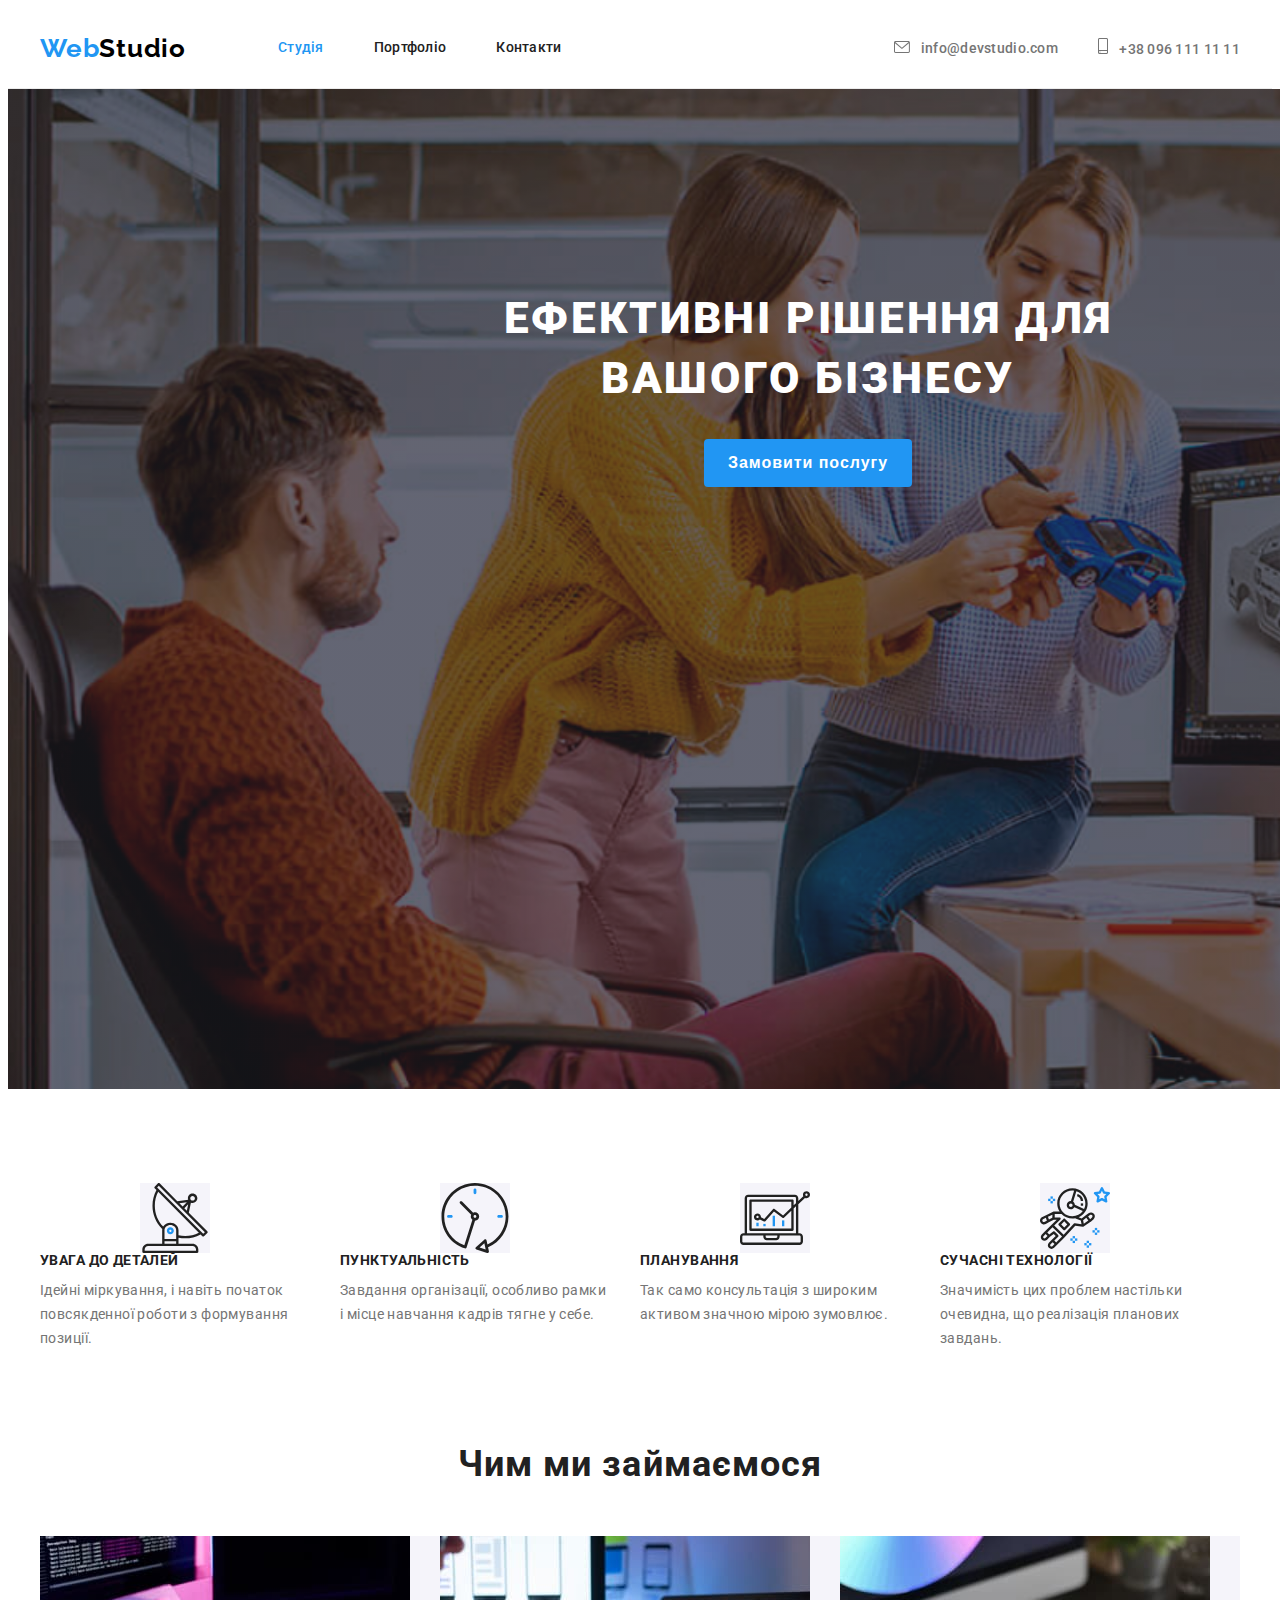
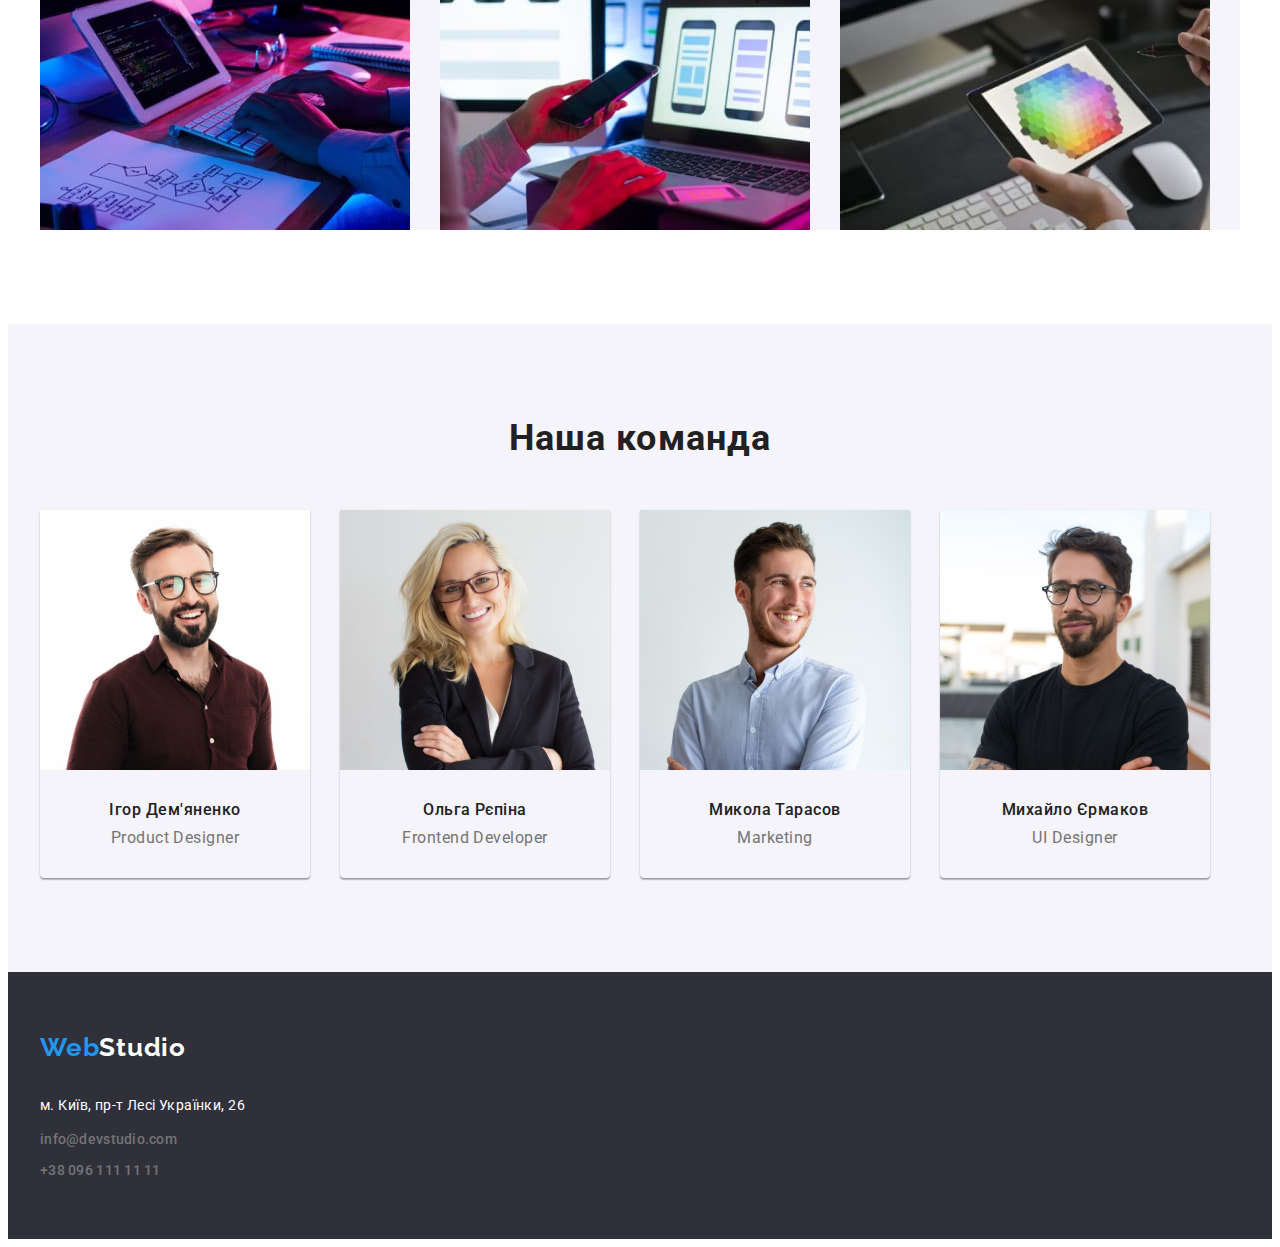
==== index.html @ 1bffcc60 "new code" ====
<!DOCTYPE html>

<html lang="uk">
<head>
    <meta charset="UTF-8">
    <meta http-equiv="X-UA-Compatible" content="IE=edge">
    <meta name="viewport" content="width=device-width, initial-scale=1.0">
    <title>WebStudio</title>
    <link rel="stylesheet" href="https://cdnjs.cloudflare.com/ajax/libs/modern-normalize/1.1.0/modern-normalize.min.css" integrity="sha512-wpPYUAdjBVSE4KJnH1VR1HeZfpl1ub8YT/NKx4PuQ5NmX2tKuGu6U/JRp5y+Y8XG2tV+wKQpNHVUX03MfMFn9Q==" crossorigin="anonymous" referrerpolicy="no-referrer" />
    <link rel="preconnect" href="https://fonts.googleapis.com">
<link rel="preconnect" href="https://fonts.gstatic.com" crossorigin>
<link href="https://fonts.googleapis.com/css2?family=Raleway:wght@700&family=Roboto:wght@400;500;700;900&display=swap" rel="stylesheet">

    <link rel="stylesheet" href="./css/styles.css">
</head>
<body>
    <header class="main-header">
        <div class="container header-container">
        <nav class="navigation">
            <a class="logo"  href="./index.html" lang="en">
                <span>Web</span>Studio
            </a>
<ul class="list nav-list">
    <li class="nav-list-items">
        <a class="studio link" href="./index.html">Студія</a>
    </li>
    <li class="nav-list-items">
        <a class="menu-link link" href="./portfolio.html">Портфоліо</a>
    </li>
    <li class="nav-list-items">
        <a class="menu-link link" href="">Контакти</a>
    </li>
</ul>
</nav>
<ul class="list header-feedback">
   <li class="nav-feedback">
<a class=" link feedback header-mail" href="mailto:info@devstudio.com">
    <svg class="header-images" width="16" height="12">
        <use href="./images/svg/social.svg#icon-envelope">

        </use>
    </svg>
    info@devstudio.com
    </a>
</li>

    <li class="nav-feedback">
<a class="link feedback number" href="tel:+380961111111">
    <svg class="header-images" width="10" height="16">
        <use href="./images/svg/social.svg#icon-smartphone">

        </use>
    </svg>
    +38 096 111 11 11
</a>

</li>

</ul>
     </div>

    </header>
    <main>

    <section class="main-section-color">
        <div class="main-section container">
            <h1 class="main-text">Ефективні рішення для вашого бізнесу</h1>

                <button class="main-button" type="button">Замовити послугу</button>
            </div>
    </section>
    <section class="our-advantages">
        <div class="container">
        <h2 class="invisible">Наші Переваги</h2>
        <ul class="list main-sabtitle">
            <li class="employees-subtitle">
                <svg class="work-images" width="70" height="70">
                    <use href="./images/svg/our-work.svg#icon-antenna-1"></use>
                </svg>
                <h3 class="saptitel">УВАГА ДО ДЕТАЛЕЙ</h3>
                <p class="sabtitel">Ідейні міркування, і навіть початок повсякденної роботи з формування позиції.</p>
            </li>
            <li class="employees-subtitle">
                <svg class="work-images" width="70" height="70">
                    <use href="./images/svg/our-work.svg#icon-clock-1"></use>
                </svg>
                <h3 class="saptitel">ПУНКТУАЛЬНІСТЬ</h3>
                <p class="sabtitel">Завдання організації, особливо рамки і місце навчання кадрів тягне у себе.</p>

            </li>
            <li class="employees-subtitle">
                <svg class="work-images" width="70" height="70">
                    <use href="./images/svg/our-work.svg#icon-diagram-1"></use>
                </svg>
                <h3 class="saptitel">ПЛАНУВАННЯ</h3>
                <p class="sabtitel">Так само консультація з широким активом значною мірою зумовлює.</p>  
            </li>
            <li class="employees-subtitle">
                <svg class="work-images" width="70" height="70">
                    <use href="./images/svg/our-work.svg#icon-astronaut-1"></use>
                </svg>
                <h3 class="saptitel">СУЧАСНІ ТЕХНОЛОГІЇ</h3>
        <p class="sabtitel">Значимість цих проблем настільки очевидна, що реалізація планових завдань.</p>
            </li>
        </ul>
</div>
    </section>
    <section class="our-work">
        <div class="container">
            <h2 class="team">Чим ми займаємося</h2>   
            <ul class="list work-images">
                <li class="images">
                  <img src="images/work/type.jpg" class="pictures" alt="друкує" width="370" height="294">  
                </li>
                <li class="images">
                    <img src="images/work/telefone.jpg" class="pictures" alt="звіряє" width="370" height="294">  
                </li>
                <li class="images">
                    <img src="images/work/ipad.jpg" class="pictures" alt="малює" width="370" height="294">  
                </li>
            </ul>  
        </div> 
    </section>
    <section class="our-team"> 
        <div class="container">
            <h2 class="team">Наша команда</h2>
            <ul class="list employees">
                <li class="employees-card">
                    <img src="images/team/igor.jpg" class="pictures" alt="Ігор Дем'яненко" width="270" height="260">
                    <div class="names-jobs-style">
                    <h3 class="names">Ігор Дем'яненко</h3>
                    <p class="jobs">Product Designer</p>
                </div>

                </li>
                <li class="employees-card">
                    <img src="images/team/repinaolga.jpg" class="pictures" alt="Ольга Рєпіна" width="270" height="260">
                    <div class="names-jobs-style">
                    <h3 class="names">Ольга Рєпіна</h3>
                    <p class="jobs">Frontend Developer</p>
                    </div>

                </li>
                <li class="employees-card">
                    <img src="images/team/mikola.jpg" class="pictures" alt="Микола Тарасов" width="270" height="260">
                    <div class="names-jobs-style">
                    <h3 class="names">Микола Тарасов</h3>
                    <p class="jobs">Marketing</p>
                    </div>

                </li>
                <li class="employees-card">
                    <img src="images/team/michael.jpg" class="pictures" alt="Михайло Єрмаков" width="270" height="260">
                    <div class="names-jobs-style">
                    <h3 class="names">Михайло Єрмаков</h3>
                    <p class="jobs">UI Designer</p>
                    </div>

                </li>
                    
            </ul>
        </div>   
    </section>
         </main>

    <footer>
        <div class="container">
        <a class="footer-logo logo"  href="./index.html" lang="en">
            <span>Web</span>Studio
        </a>
            <address>
            <ul class="list footer-finish">
                <li class="footer-address">
                    <a class="link feedback-adress" href="https://goo.gl/maps/wqpZzDvNSCtZP2SS6" 
                    target="_blank" 
                    rel="noopener noreferrer">м. Київ, пр-т Лесі Українки, 26</a>
                </li>
                <li class="footer-address">
                    <a class="link feedback" href="mailto:info@devstudio.com">info@devstudio.com</a>
                </li>
                <li class="footer-address">
                    <a class="link feedback" href="tel:+380961111111">+38 096 111 11 11</a>
                </li>
            </ul>
        </address>
    </div>
    </footer>
    
</body>
</html>
---- css/styles.css ----
/*=================PRIMARY=================*/

:root{
    --accent-color: #2196F3;
    --primary-text-color: #212121;
    --text-color: #FFFFFF;
    --feedback-color: #757575;
    --background-button-color: #188CE8;
    --background-buttons-color: #F5F4FA;
    --background-color: #2F303A ;
    --logo-color: #000000;
    --portfolio-background-color: #F5F5F5;
    --portfolio-header-color: #ECECEC;
}

/*=================CMON=================*/
.link{
    text-decoration: none;
    font-family: 'Roboto', sans-serif;
font-style: normal;
font-weight: 500;
font-size: 14px;
line-height: 1.14;
letter-spacing: 0.02em;
color: var(--primary-text-color);
letter-spacing: 0.02em;
}
.link:hover,
.link:focus{

    color: var(--accent-color);
}
.container{
    width: 1200px;
    margin-left: auto;
    margin-right: auto;
    padding-left: 15px;
    padding-right: 15px;
}

.list{
    list-style: none;
    padding-left: 0px;
    margin-bottom: 0px;
}
body {
    color: var(--primary-text-color);
    font-family: 'Roboto', sans-serif;
}
.link-potfolio,
.link-potfolio:focus,
.link-potfolio:active,
.link-potfolio:hover{
    text-decoration: none;
    color: var(--primary-text-color);
}
.feedback-adress{
    color: var(--text-color);
    font-style: normal;
    font-weight: 400;
    font-size: 14px;
    line-height: 24px;
    letter-spacing: 0.03em;
}
/*=================/CMON=================*/



/*=================HEADER=================*/
.number{
    padding-top: 32px;
    padding-bottom: 32px;
}
.header-mail{
    padding-top: 32px;
    padding-bottom: 32px;
}

.studio{
    color: var(--accent-color);
    display: block;
    padding-bottom: 32px;
padding-top: 32px;
}
.logo{
    margin-right: 92px;
    text-decoration: none;
    font-family: 'Raleway',sans-serif;

font-style: normal;
font-weight: 700;
font-size: 26px;
line-height: 1.19;
color: var(--logo-color);
letter-spacing: 0.03em;
}
span{
    color: var(--accent-color);
}
.feedback{
    color: var(--feedback-color);
}
.header-container{
    display: flex;
    align-items: center;
}
.navigation{
    display: flex;
    align-items: center;
}
.nav-list{
  display: flex;
  align-items: center; 
  margin-top: 0; 
}
.header-feedback{
    display: flex;
    align-items: center;
    margin-left: auto;
    margin-top: 0;
}
.nav-list-items:not(:last-child){
    margin-right: 50px;
}
.nav-feedback:not(:last-child){
    margin-right: 40px;
}
.header-images{
    fill:currentColor;
    margin-right: 8px;
    
}
/*=================/HEADER=================*/


/*=================TEXT=================*/
.employees{
    display: flex;
    flex-wrap: wrap;
    margin-top: -30px;
    margin-left: -30px;
}
.employees-card{
    box-shadow: 0px 1px 3px rgba(0, 0, 0, 0.12),
     0px 1px 1px rgba(0, 0, 0, 0.14),
     0px 2px 1px rgba(0, 0, 0, 0.2);
     border-radius: 0px 0px 4px 4px;
     margin-top: 30px;
     margin-left: 30px;
}
.main-section{
    justify-content:center;
    
}
.main-section-color{
    width: 1600px;
    height: 600px;
    margin-left: auto;
    margin-right: auto;
    background-image: linear-gradient(
        rgba(47, 48, 58, 0.4),
    rgba(47, 48, 58, 0.4)
    ), 
    url("../images/background/Img.png");
    background-size: cover;
    background-color: var(--background-color);
    padding-top: 200px;
    padding-bottom: 200px;
}
.main-text{
    text-align: center;
    max-width: 696px;
font-style: normal;
font-weight: 900;
font-size: 44px;
line-height: 1.36;
text-align: center;
letter-spacing: 0.06em;
text-transform: uppercase;
color: var(--text-color);
margin-bottom: 30px;
margin-top: 0;
margin-left: auto;
margin-right: auto;
}
.invisible{
    position: absolute;
    white-space: nowrap;
    width: 1px;
    height: 1px;
    overflow: hidden;
    border: 0;
    padding: 0;
    clip: rect(0 0 0 0);
    clip-path: inset(50%);
    margin: -1px;
}
.main-button{
    padding: 10px 24px;
    min-width: 200px;
    margin: 0 auto;
  display: block;
    
font-style: normal;
font-weight: 700;
font-size: 16px;
line-height: 1.8;
align-items: center;
text-align: center;
letter-spacing: 0.06em;
border-radius: 4px;
border: none;
    color: var(--text-color);
    background: var(--accent-color);
   
}
.main-button:hover,
.main-button:focus{
    background-color: var(--background-button-color);
}
.main-button:active{
    background-color: var(--accent-color)
}
.saptitel{
    

font-style: normal;
font-weight: 700;
font-size: 14px;
line-height: 1.14;
letter-spacing: 0.03em;
text-transform: uppercase;
color: var(--primary-text-color);
max-width: 270px;
margin-top: 0;
margin-bottom: 10px;
}
.sabtitel{
    
font-style: normal;
font-weight: 400;
font-size: 14px;
line-height: 1.7;
letter-spacing: 0.03em;
color: var(--feedback-color);
max-width: 270px;
margin-top: 0;
margin-bottom: 0;
}
.main-sabtitle{
    display: flex;
    margin-top: 0;
}
.employees-subtitle:not(:last-child){
    margin-right: 30px;
}
.our-team{
    padding-top: 94px;
    padding-bottom: 94px;
    background-color: var(--background-buttons-color);
}
.team{
    

font-style: normal;
font-weight: 700;
font-size: 36px;
line-height: 1.16;
text-align: center;
letter-spacing: 0.03em;
margin-top: 0;
margin-bottom: 50px;
}
.names{
font-style: normal;
font-weight: 500;
font-size: 16px;
line-height: 19px;
text-align: center;
letter-spacing: 0.03em;
margin-top: 0;
margin-bottom: 10px;
}
.names-jobs-style{
    padding-top: 30px;
    padding-bottom: 30px;
}
.jobs{
    
color: var(--feedback-color);
font-style: normal;
font-weight: 400;
font-size: 16px;
line-height: 1.18;
text-align: center;
letter-spacing: 0.03em;
margin-top: 0;
margin-bottom: 0;
}
.footer-logo{
    color: var(--text-color);
    margin-bottom: 28px;
}
footer{
    background-color: var(--background-color);
    padding-top: 60px;
    padding-bottom: 60px;
}
.work-images{
    display: flex;
    padding-left: 0;
    margin-top: 0;
}
.footer-address:not(:last-child){
    margin-bottom: 12px;
}
.footer-finish{
    margin-top: 0;
    margin-bottom: 0px;
}
.images{
    display: block;
}
.images:not(:last-child){
    margin-right: 30px;
}
.our-advantages{
    padding-bottom: 94px;
    padding-top: 94px;
}
.our-work{
    padding-bottom: 94px;
}
.pictures{
    display: block;
}
address{
margin-top: 30px;
}
.work-images{
    background-color: var(--background-buttons-color);
    margin-left: auto;
    margin-right: auto;
}
/*=================/TEXT=================*/


/*=================PORTFOLIO================*/

.portfolio{
    color: var(--accent-color);
}

.main-header{
    border-style: solid;
    border-width: 1px;
    border-top: none;
    border-left: none;
    border-right: none;
    margin-bottom: 0;
    border-color: var(--portfolio-header-color);
}
.menu-link{
    
font-style: normal;
font-weight: 500;
font-size: 14px;
line-height: 1.14;
letter-spacing: 0.02em;
color: var(--primary-text-color);
letter-spacing: 0.02em;
display: block;
padding-bottom: 32px;
padding-top: 32px;
}
.buttons-indent:not(:last-child){
    margin-right: 8px;
}
.button{
    padding: 6px 22px;
    margin-top: 5px;
    font-family: 'Roboto';
    font-style: normal;
    font-weight: 500;
    font-size: 16px;
    line-height: 1.6;
    text-align: center;
    letter-spacing: 0.03em;
    border: none;
background: var(--background-buttons-color);
border-radius: 4px;
}
.button:hover,
.button:focus{
    box-shadow: 0px 3px 1px rgba(0, 0, 0, 0.1), 
    0px 1px 2px rgba(0, 0, 0, 0.08), 
    0px 2px 2px rgba(0, 0, 0, 0.12);
    color: var(--text-color);
    background: var(--accent-color);
}
.portfolio-indent{
    margin-top: 0;
    margin-bottom: 50px;
    display: flex;
    justify-content: center;
}
.border-color{
    border-width: 1px;

  border-style: solid;

  border-color: var(--background-buttons-color);
  border-top: none;
  padding-left: 24px;
  padding-right: 24px;
  padding-top: 20px;
  padding-bottom: 20px;

}     
.portfolio-headers{
    

font-style: normal;
font-weight: 700;
font-size: 18px;
line-height: 2;
letter-spacing: 0.06em;
margin-bottom: 4px;
margin-top: 0;
}
.headers-veiw{
    

font-style: normal;
font-weight: 400;
font-size: 16px;
line-height: 1.8;
letter-spacing: 0.03em;
color: var(--feedback-color);
margin-bottom: 0;
margin-top: 0;
}.employees-card-portfolio{
    margin-top: 30px;
    margin-left: 30px;
} 
.portfolio-background{
    padding-top: 94px;
    padding-bottom: 94px;
}
/*=================/PORTFOLIO================*/
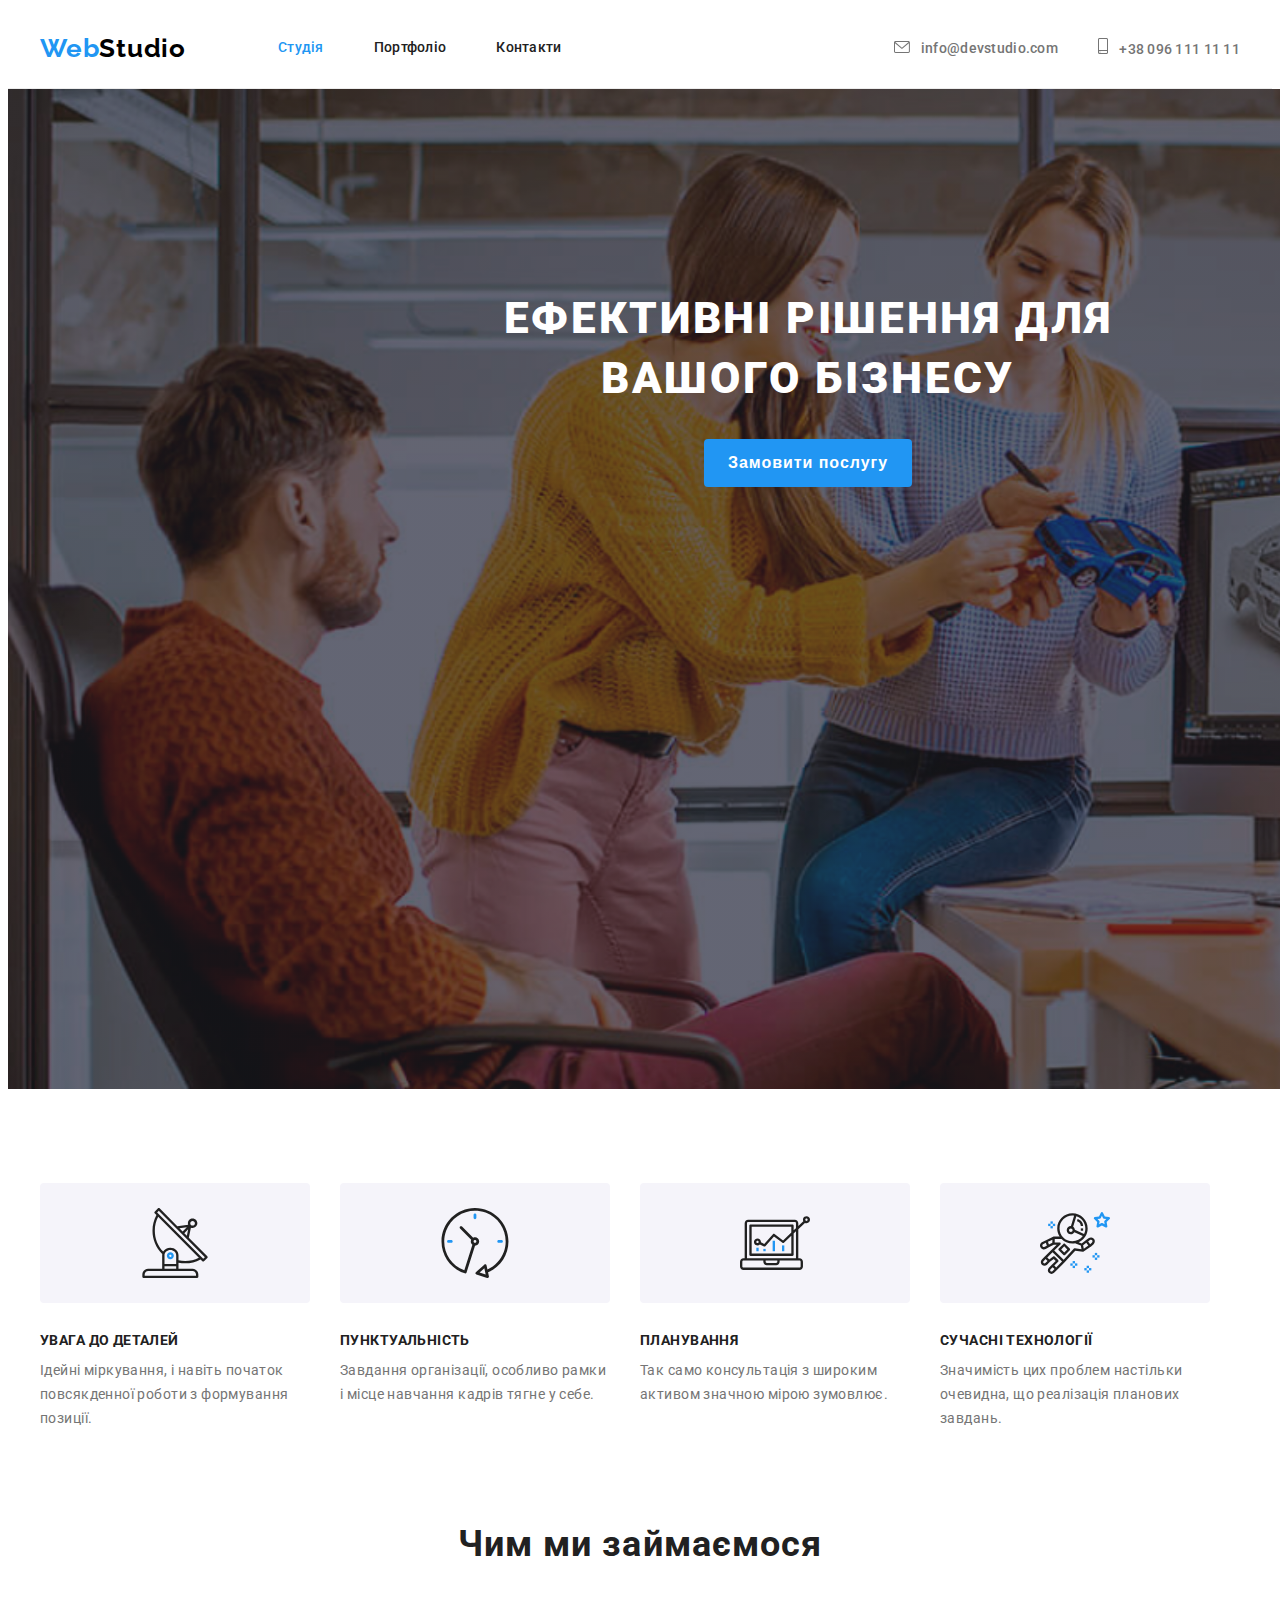
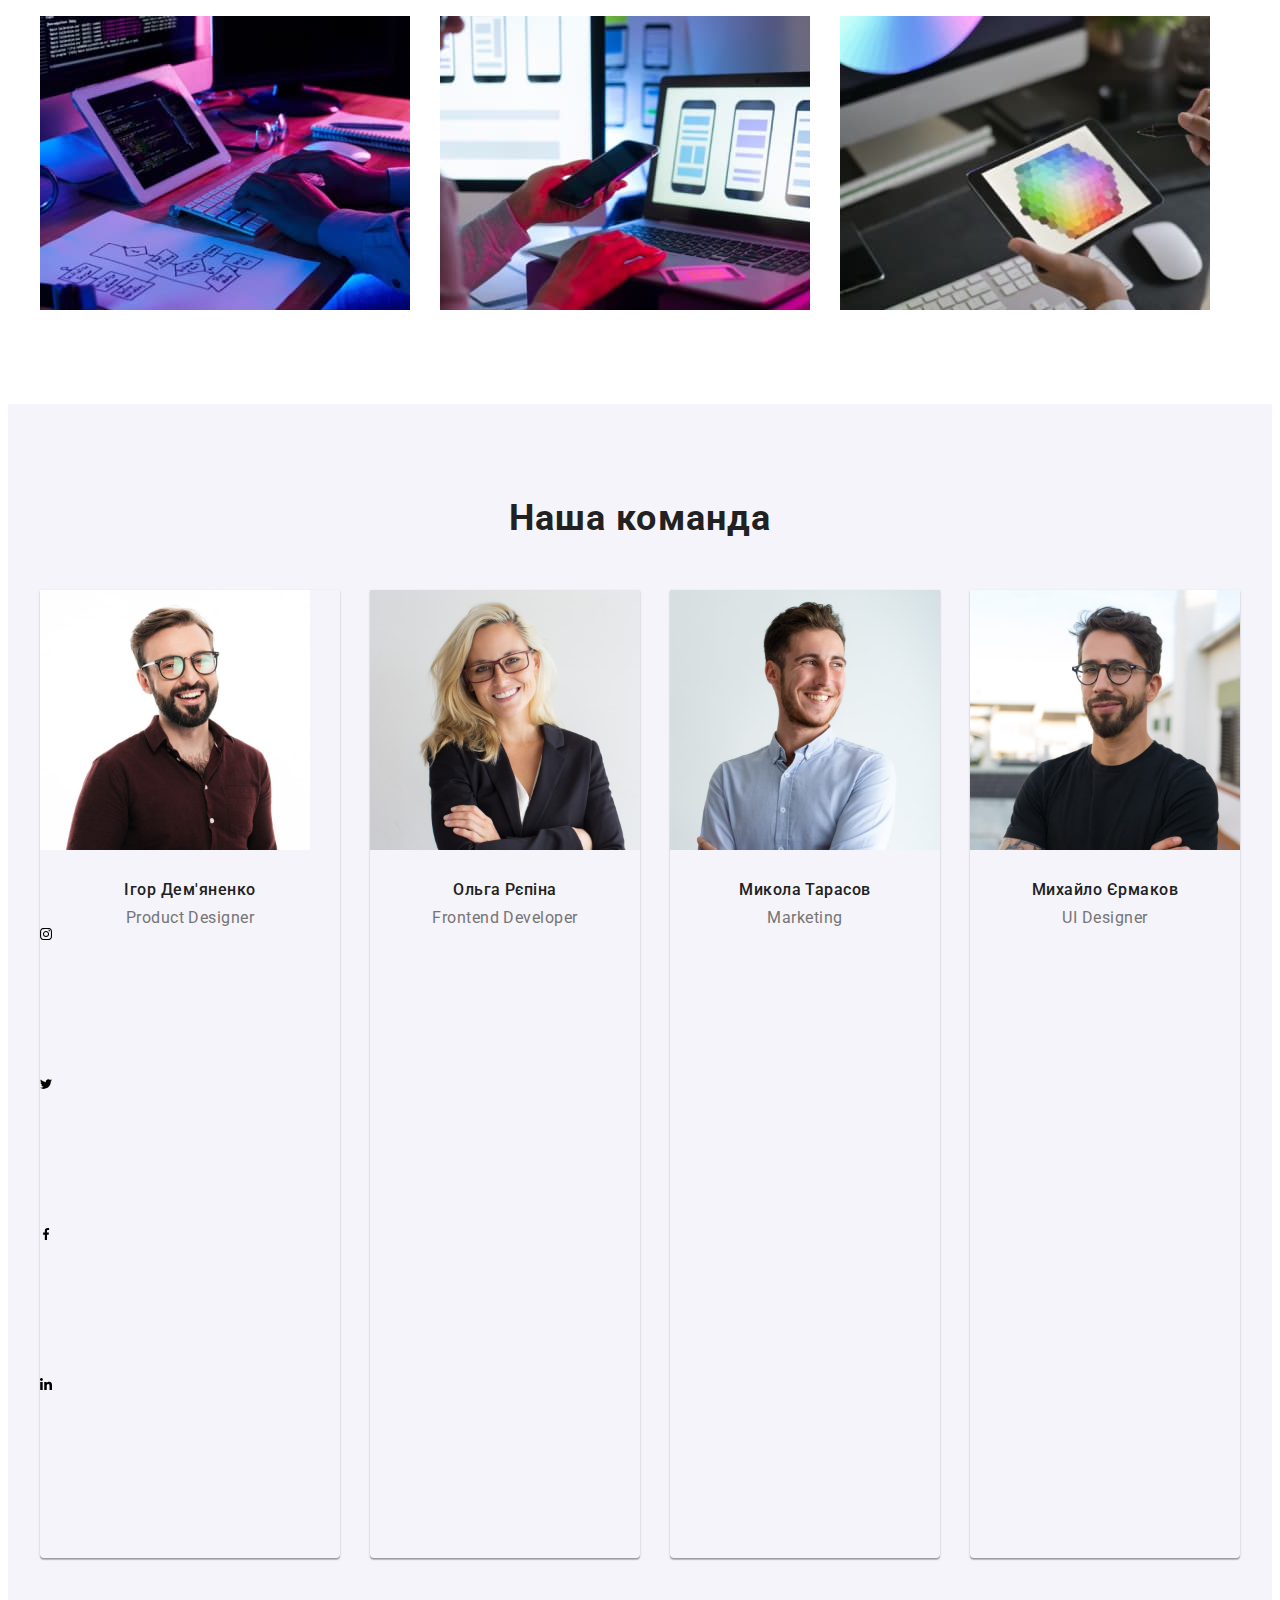
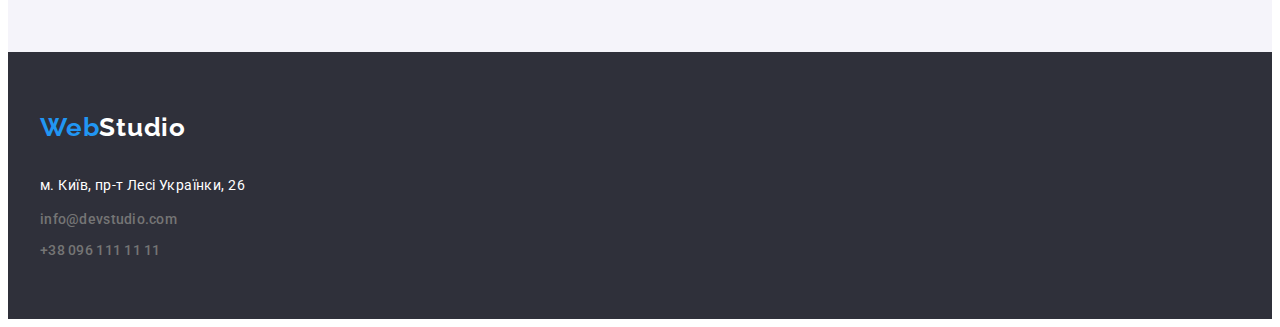
==== commit 2ec35a8d: "new code" ====
--- a/index.html
+++ b/index.html
@@ -74,31 +74,39 @@
         <h2 class="invisible">Наші Переваги</h2>
         <ul class="list main-sabtitle">
             <li class="employees-subtitle">
+                <div class="background-color">
                 <svg class="work-images" width="70" height="70">
                     <use href="./images/svg/our-work.svg#icon-antenna-1"></use>
                 </svg>
+            </div>
                 <h3 class="saptitel">УВАГА ДО ДЕТАЛЕЙ</h3>
                 <p class="sabtitel">Ідейні міркування, і навіть початок повсякденної роботи з формування позиції.</p>
             </li>
             <li class="employees-subtitle">
+                <div class="background-color">
                 <svg class="work-images" width="70" height="70">
                     <use href="./images/svg/our-work.svg#icon-clock-1"></use>
                 </svg>
+            </div>
                 <h3 class="saptitel">ПУНКТУАЛЬНІСТЬ</h3>
                 <p class="sabtitel">Завдання організації, особливо рамки і місце навчання кадрів тягне у себе.</p>
 
             </li>
             <li class="employees-subtitle">
+                <div class="background-color">
                 <svg class="work-images" width="70" height="70">
                     <use href="./images/svg/our-work.svg#icon-diagram-1"></use>
                 </svg>
+            </div>
                 <h3 class="saptitel">ПЛАНУВАННЯ</h3>
                 <p class="sabtitel">Так само консультація з широким активом значною мірою зумовлює.</p>  
             </li>
             <li class="employees-subtitle">
+                <div class="background-color">
                 <svg class="work-images" width="70" height="70">
                     <use href="./images/svg/our-work.svg#icon-astronaut-1"></use>
                 </svg>
+            </div>
                 <h3 class="saptitel">СУЧАСНІ ТЕХНОЛОГІЇ</h3>
         <p class="sabtitel">Значимість цих проблем настільки очевидна, що реалізація планових завдань.</p>
             </li>
@@ -130,6 +138,26 @@
                     <div class="names-jobs-style">
                     <h3 class="names">Ігор Дем'яненко</h3>
                     <p class="jobs">Product Designer</p>
+                    <a href="" class="workers-link">
+                        <svg class="workers">
+                            <use href="./images/svg/social.svg#icon-instagram-2" width="12" height="12"></use>
+                        </svg>
+                    </a>
+                    <a href="" class="workers-link">
+                        <svg class="workers">
+                            <use href="./images/svg/social.svg#icon-twitter-1" width="12" height="12"></use>
+                        </svg>
+                    </a>
+                    <a href="" class="workers-link">
+                        <svg class="workers">
+                            <use href="./images/svg/social.svg#icon-facebook-1" width="12" height="12"></use>
+                        </svg>
+                    </a>
+                    <a href="" class="workers-link">
+                        <svg class="workers">
+                            <use href="./images/svg/social.svg#icon-linkedin-1" width="12" height="12"></use>
+                        </svg>
+                    </a>
                 </div>
 
                 </li>
@@ -138,6 +166,7 @@
                     <div class="names-jobs-style">
                     <h3 class="names">Ольга Рєпіна</h3>
                     <p class="jobs">Frontend Developer</p>
+                    
                     </div>
 
                 </li>
@@ -146,6 +175,7 @@
                     <div class="names-jobs-style">
                     <h3 class="names">Микола Тарасов</h3>
                     <p class="jobs">Marketing</p>
+                    
                     </div>
 
                 </li>
--- a/css/styles.css
+++ b/css/styles.css
@@ -338,9 +338,22 @@
 margin-top: 30px;
 }
 .work-images{
+  
+
+}
+.background-color{
+    display: flex;
     background-color: var(--background-buttons-color);
-    margin-left: auto;
-    margin-right: auto;
+    width: 270px;
+    height: 120px;
+    border-radius: 4px;
+  align-items: center;
+  justify-content: center;
+  margin-bottom: 30px;  
+}
+.workers{
+    display: flex;
+    justify-content: space-between;
 }
 /*=================/TEXT=================*/
 
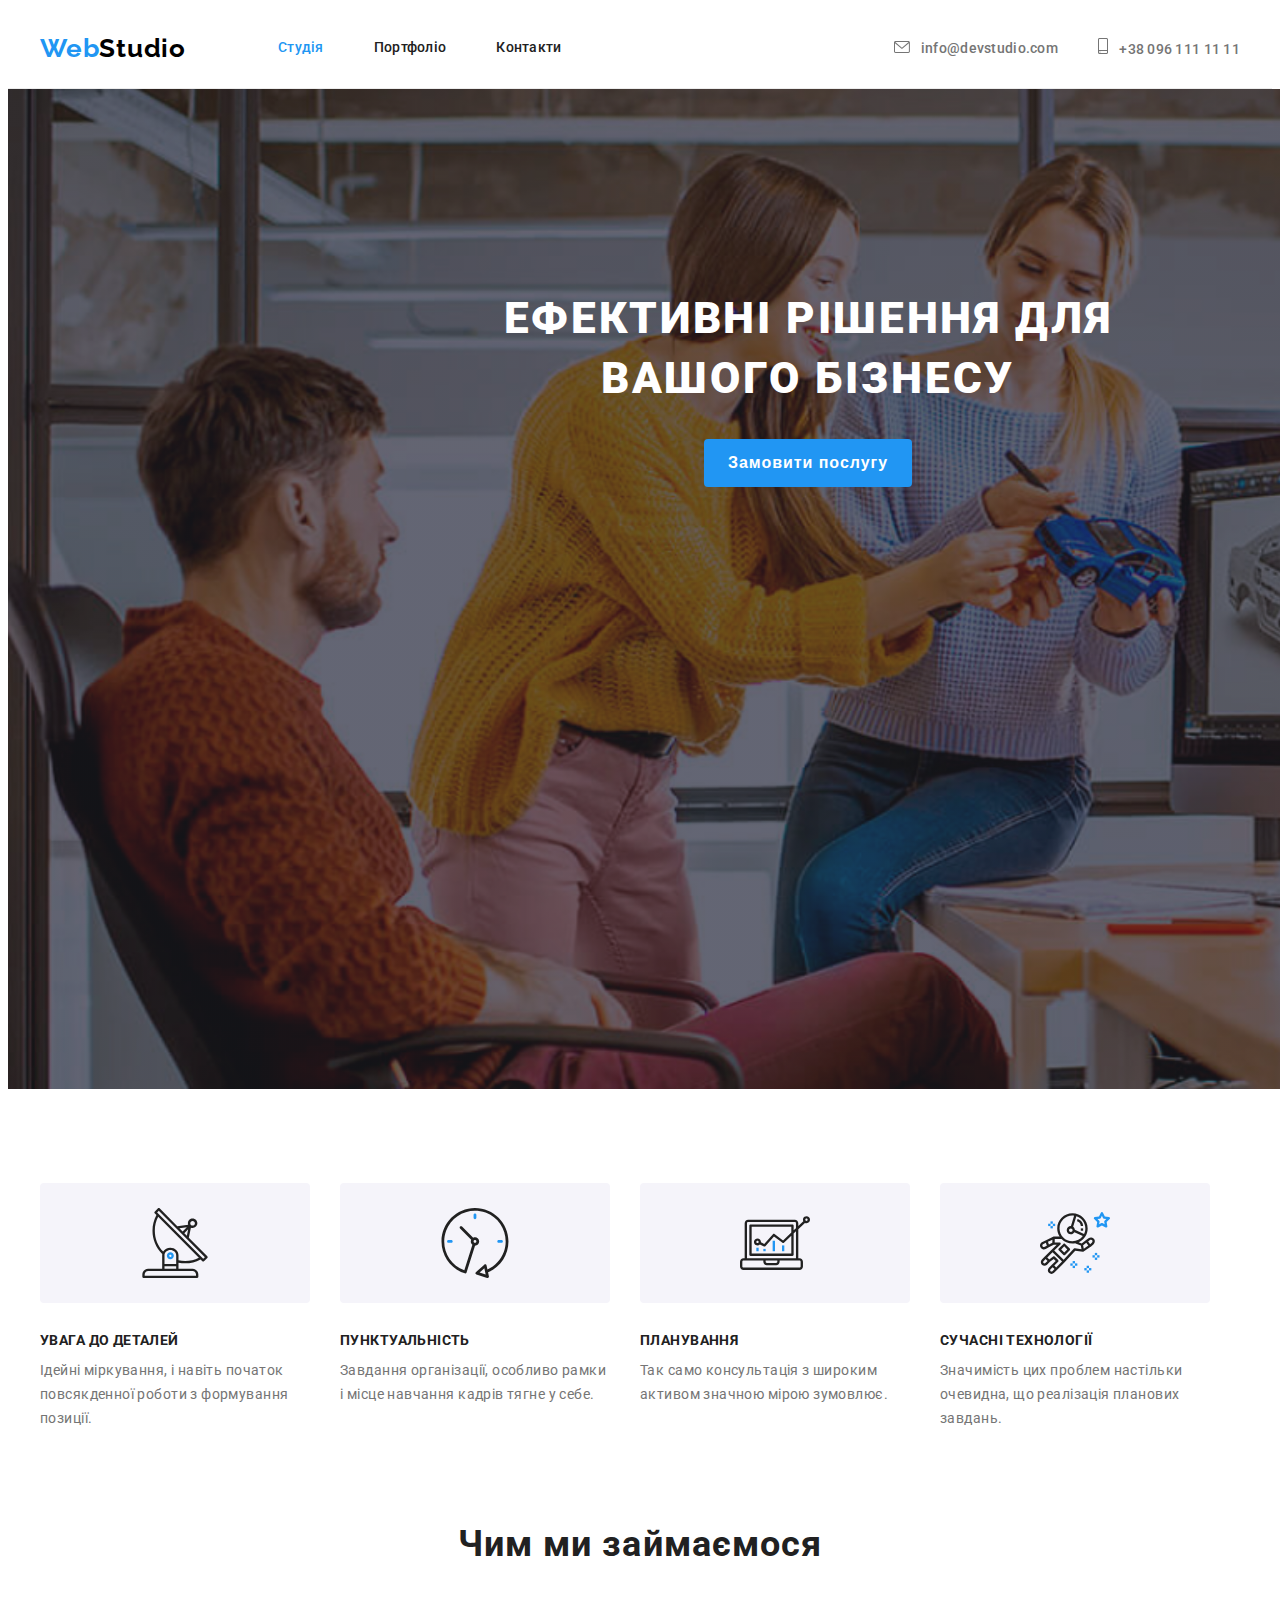
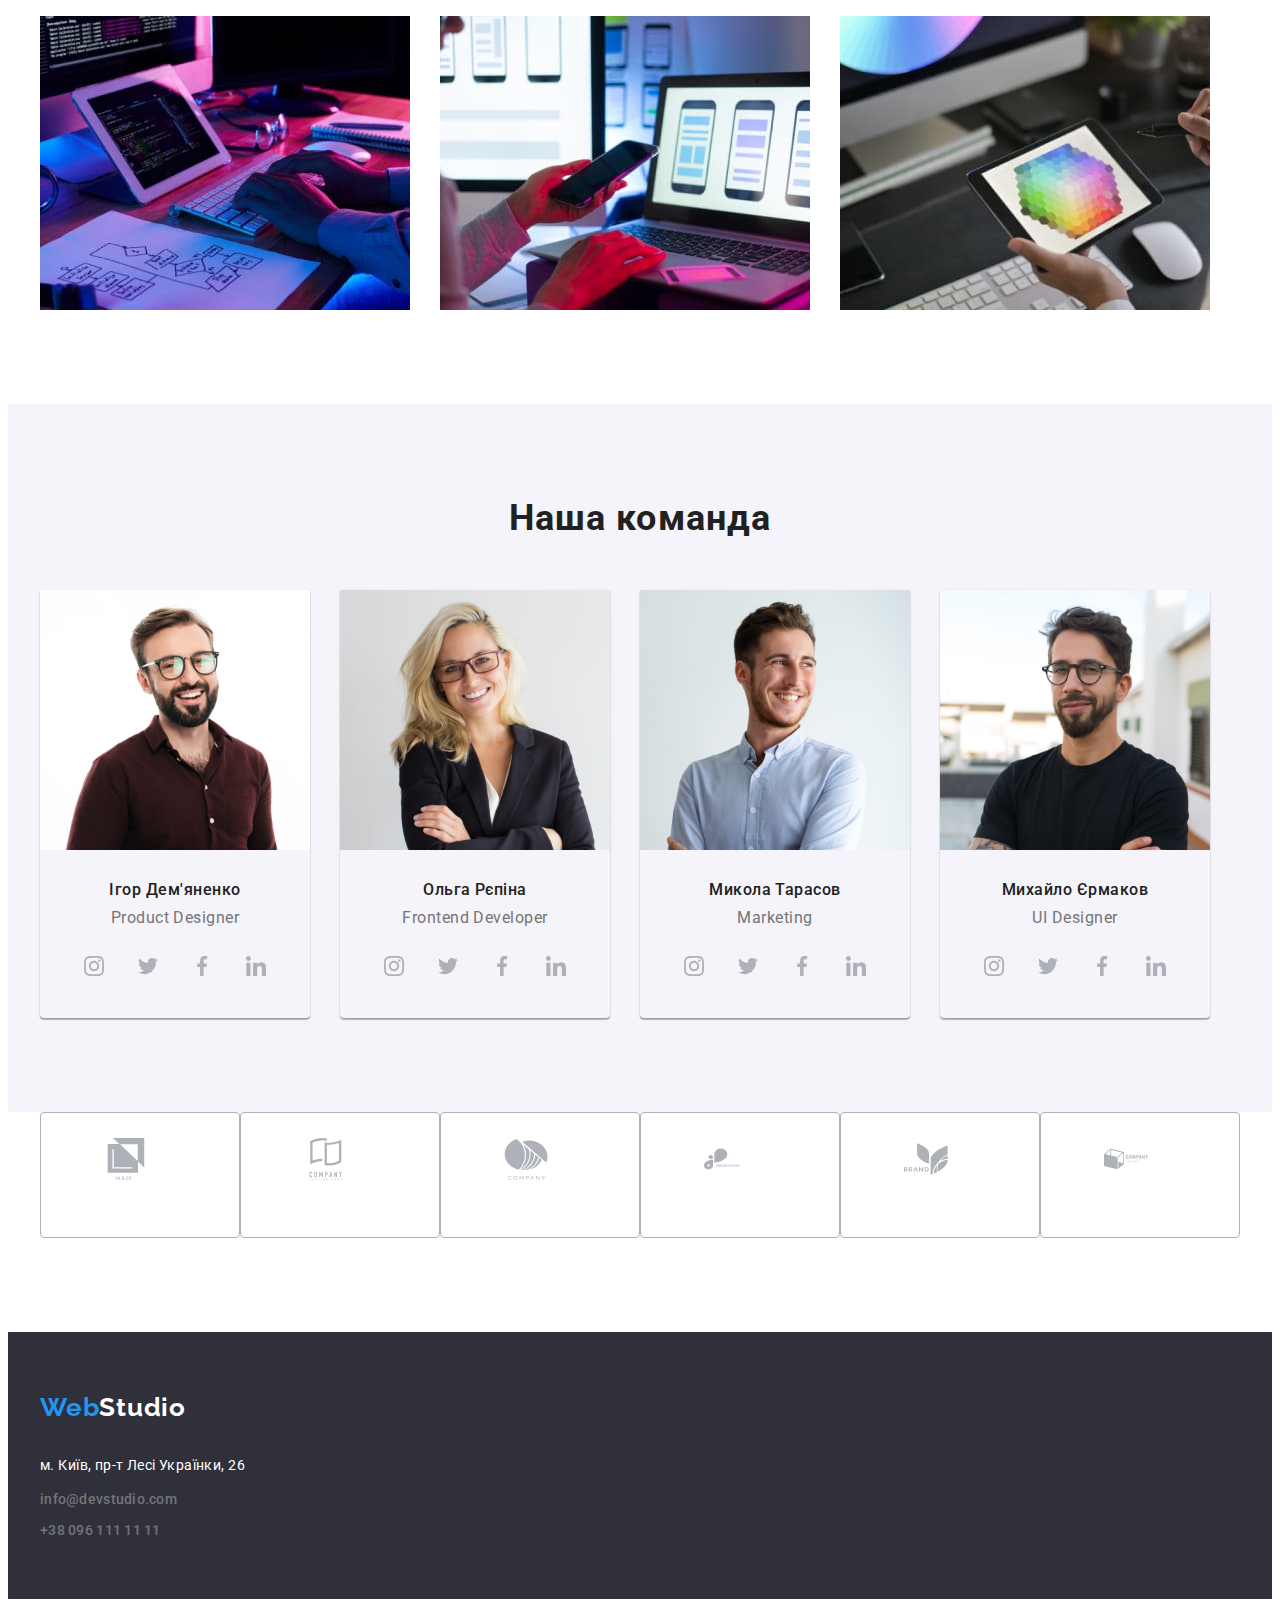
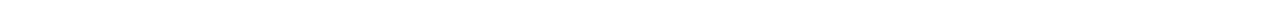
==== commit a6effecb: "new code" ====
--- a/index.html
+++ b/index.html
@@ -138,26 +138,36 @@
                     <div class="names-jobs-style">
                     <h3 class="names">Ігор Дем'яненко</h3>
                     <p class="jobs">Product Designer</p>
-                    <a href="" class="workers-link">
-                        <svg class="workers">
-                            <use href="./images/svg/social.svg#icon-instagram-2" width="12" height="12"></use>
-                        </svg>
-                    </a>
-                    <a href="" class="workers-link">
-                        <svg class="workers">
-                            <use href="./images/svg/social.svg#icon-twitter-1" width="12" height="12"></use>
-                        </svg>
-                    </a>
-                    <a href="" class="workers-link">
-                        <svg class="workers">
-                            <use href="./images/svg/social.svg#icon-facebook-1" width="12" height="12"></use>
-                        </svg>
-                    </a>
-                    <a href="" class="workers-link">
-                        <svg class="workers">
-                            <use href="./images/svg/social.svg#icon-linkedin-1" width="12" height="12"></use>
-                        </svg>
-                    </a>
+                    <ul class="list workers-social">
+                     <li class="workers-link-items">
+                    <a href="" class="workers-link">
+                        <svg class="workers">
+                            <use href="./images/svg/social.svg#icon-instagram-2" width="20" height="20"></use>
+                        </svg>
+                    </a>
+                    </li>
+                    <li class="workers-link-items">
+                    <a href="" class="workers-link">
+                        <svg class="workers">
+                            <use href="./images/svg/social.svg#icon-twitter-1" width="20" height="20"></use>
+                        </svg>
+                    </a>
+                    </li>
+                    <li class="workers-link-items">
+                    <a href="" class="workers-link">
+                        <svg class="workers">
+                            <use href="./images/svg/social.svg#icon-facebook-1" width="20" height="20"></use>
+                        </svg>
+                    </a>
+                    </li>
+                    <li class="workers-link-items">
+                    <a href="" class="workers-link">
+                        <svg class="workers">
+                            <use href="./images/svg/social.svg#icon-linkedin-1" width="20" height="20"></use>
+                        </svg>
+                    </a>
+                    </li>
+                    </ul>   
                 </div>
 
                 </li>
@@ -166,6 +176,36 @@
                     <div class="names-jobs-style">
                     <h3 class="names">Ольга Рєпіна</h3>
                     <p class="jobs">Frontend Developer</p>
+                    <ul class="list workers-social">
+                        <li class="workers-link-items">
+                       <a href="" class="workers-link">
+                           <svg class="workers">
+                               <use href="./images/svg/social.svg#icon-instagram-2" width="20" height="20"></use>
+                           </svg>
+                       </a>
+                       </li>
+                       <li class="workers-link-items">
+                       <a href="" class="workers-link">
+                           <svg class="workers">
+                               <use href="./images/svg/social.svg#icon-twitter-1" width="20" height="20"></use>
+                           </svg>
+                       </a>
+                       </li>
+                       <li class="workers-link-items">
+                       <a href="" class="workers-link">
+                           <svg class="workers">
+                               <use href="./images/svg/social.svg#icon-facebook-1" width="20" height="20"></use>
+                           </svg>
+                       </a>
+                       </li>
+                       <li class="workers-link-items">
+                       <a href="" class="workers-link">
+                           <svg class="workers">
+                               <use href="./images/svg/social.svg#icon-linkedin-1" width="20" height="20"></use>
+                           </svg>
+                       </a>
+                       </li>
+                       </ul>   
                     
                     </div>
 
@@ -175,6 +215,36 @@
                     <div class="names-jobs-style">
                     <h3 class="names">Микола Тарасов</h3>
                     <p class="jobs">Marketing</p>
+                    <ul class="list workers-social">
+                     <li class="workers-link-items">
+                    <a href="" class="workers-link">
+                        <svg class="workers">
+                            <use href="./images/svg/social.svg#icon-instagram-2" width="20" height="20"></use>
+                        </svg>
+                    </a>
+                    </li>
+                    <li class="workers-link-items">
+                    <a href="" class="workers-link">
+                        <svg class="workers">
+                            <use href="./images/svg/social.svg#icon-twitter-1" width="20" height="20"></use>
+                        </svg>
+                    </a>
+                    </li>
+                    <li class="workers-link-items">
+                    <a href="" class="workers-link">
+                        <svg class="workers">
+                            <use href="./images/svg/social.svg#icon-facebook-1" width="20" height="20"></use>
+                        </svg>
+                    </a>
+                    </li>
+                    <li class="workers-link-items">
+                    <a href="" class="workers-link">
+                        <svg class="workers">
+                            <use href="./images/svg/social.svg#icon-linkedin-1" width="20" height="20"></use>
+                        </svg>
+                    </a>
+                    </li>
+                    </ul>   
                     
                     </div>
 
@@ -184,12 +254,87 @@
                     <div class="names-jobs-style">
                     <h3 class="names">Михайло Єрмаков</h3>
                     <p class="jobs">UI Designer</p>
+                    <ul class="list workers-social">
+                     <li class="workers-link-items">
+                    <a href="" class="workers-link">
+                        <svg class="workers">
+                            <use href="./images/svg/social.svg#icon-instagram-2" width="20" height="20"></use>
+                        </svg>
+                    </a>
+                    </li>
+                    <li class="workers-link-items">
+                    <a href="" class="workers-link">
+                        <svg class="workers">
+                            <use href="./images/svg/social.svg#icon-twitter-1" width="20" height="20"></use>
+                        </svg>
+                    </a>
+                    </li>
+                    <li class="workers-link-items">
+                    <a href="" class="workers-link">
+                        <svg class="workers">
+                            <use href="./images/svg/social.svg#icon-facebook-1" width="20" height="20"></use>
+                        </svg>
+                    </a>
+                    </li>
+                    <li class="workers-link-items">
+                    <a href="" class="workers-link">
+                        <svg class="workers">
+                            <use href="./images/svg/social.svg#icon-linkedin-1" width="20" height="20"></use>
+                        </svg>
+                    </a>
+                    </li>
+                    </ul>   
                     </div>
 
                 </li>
                     
             </ul>
         </div>   
+    </section>
+    <section class="company container">
+        <a href="" class="company-link">
+<div class="company-style">
+        <svg class="company-icon">
+            <use href="./images/svg/company.svg#ya-co" width="44" height="42"></use>
+        </svg>
+</div>
+</a>
+<a href="" class="company-link">
+<div class="company-style">
+        <svg class="company-icon">
+            <use href="./images/svg/company.svg#tag-line-here" width="44" height="42"></use>
+        </svg>
+    
+</div>
+</a>
+<a href="" class="company-link">
+<div class="company-style">
+        <svg class="company-icon">
+            <use href="./images/svg/company.svg#company-ball" width="44" height="42"></use>
+        </svg>
+</div>
+</a>
+<a href="" class="company-link">
+<div class="company-style">
+        <svg class="company-icon">
+            <use href="./images/svg/company.svg#foster-peters" width="44" height="42"></use>
+        </svg>
+</div>
+</a>
+<a href="" class="company-link">
+<div class="company-style">
+        <svg class="company-icon">
+            <use href="./images/svg/company.svg#brand" width="44" height="42"></use>
+        </svg>
+</div>
+</a>
+<a href="" class="company-link">
+<div class="company-style">
+        <svg class="company-icon">
+            <use href="./images/svg/company.svg#company-cube" width="44" height="42"></use>
+        </svg>
+</div>
+</a>
     </section>
          </main>
 
--- a/css/styles.css
+++ b/css/styles.css
@@ -11,6 +11,7 @@
     --logo-color: #000000;
     --portfolio-background-color: #F5F5F5;
     --portfolio-header-color: #ECECEC;
+    --social-color:  #AFB1B8;
 }
 
 /*=================CMON=================*/
@@ -284,6 +285,8 @@
 .names-jobs-style{
     padding-top: 30px;
     padding-bottom: 30px;
+    padding-left: 32px;
+    padding-right: 32px;
 }
 .jobs{
     
@@ -295,7 +298,7 @@
 text-align: center;
 letter-spacing: 0.03em;
 margin-top: 0;
-margin-bottom: 0;
+margin-bottom: 16px;
 }
 .footer-logo{
     color: var(--text-color);
@@ -337,10 +340,7 @@
 address{
 margin-top: 30px;
 }
-.work-images{
-  
-
-}
+
 .background-color{
     display: flex;
     background-color: var(--background-buttons-color);
@@ -351,10 +351,74 @@
   justify-content: center;
   margin-bottom: 30px;  
 }
+
+.workers-link:focus .workers,
+.workers-link:hover .workers{
+    fill: var(--text-color);
+}
+
+
+.workers-link:focus,
+.workers-link:hover{
+    background-color: var(--accent-color);
+}
+.workers-link{
+    display: flex;
+    align-items: center;
+    justify-content: center;
+    width: 44px;
+    height: 44px;
+    border-radius: 50%;
+}
 .workers{
+    width: 20px;
+    height: 20px;
+    fill: var(--social-color);
+}
+.workers-social{
     display: flex;
     justify-content: space-between;
 }
+.workers-link-items:not(:last-child){
+margin-right: 10px;
+}
+.company{
+    display: flex;
+    justify-content: space-around;
+    margin-bottom: 94px;
+    padding-left: 0;
+    padding-right: 0;
+}
+.company-style{
+    width: 106px;
+    height: 60px;
+    display: flex;
+    align-items: center;
+    justify-content: center;
+}
+.company-icon{
+    width: 44px;
+    height: 42px;
+}
+.company-link:hover,
+.company-link:focus{
+    fill: var(--accent-color);
+    border-color: var(--accent-color);
+}
+.company-link{
+    width: 170px;
+    height: 92px;
+    padding-left: 32px;
+    padding-right: 32px;
+    padding-top: 16px;
+    padding-bottom: 16px;
+    fill: var(--social-color);
+    border-radius: 4px ;
+    border-style: solid;
+    border-width: 1px;
+    border-color: var(--social-color);
+}
+
 /*=================/TEXT=================*/
 
 
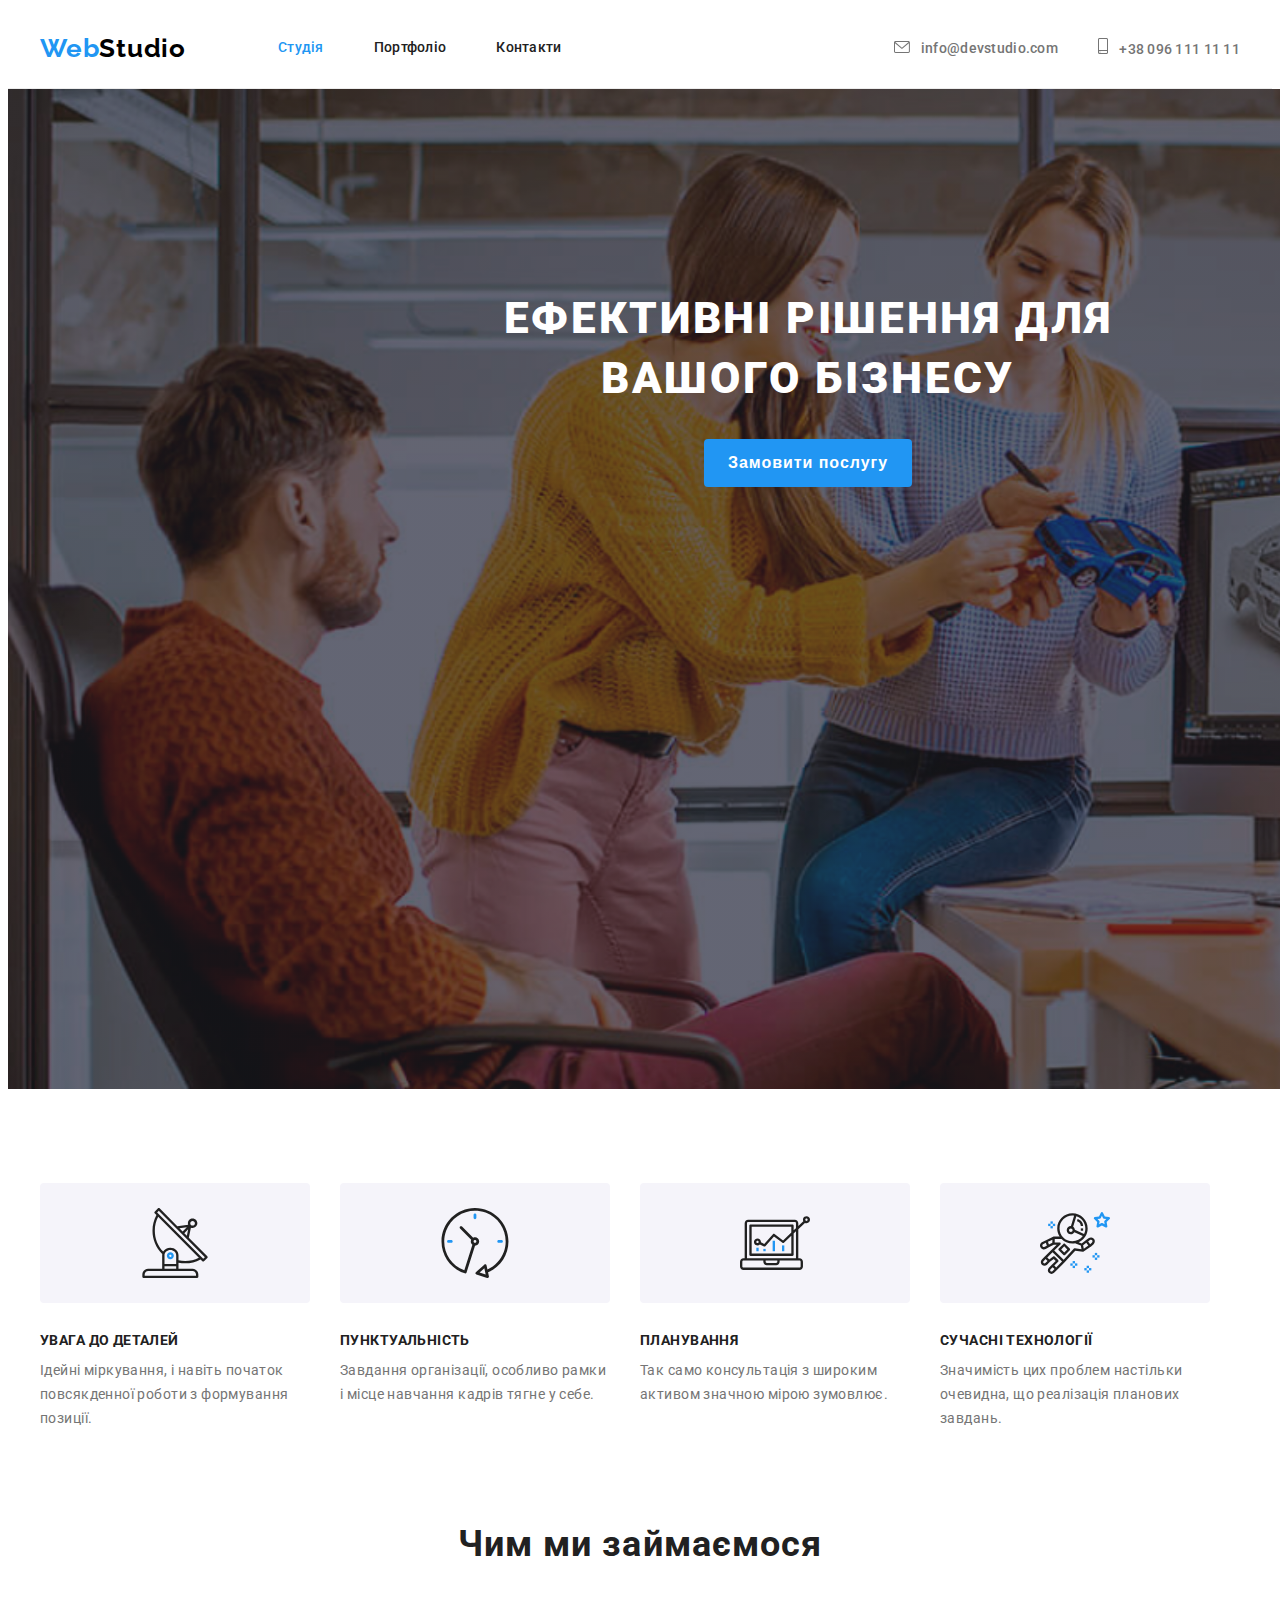
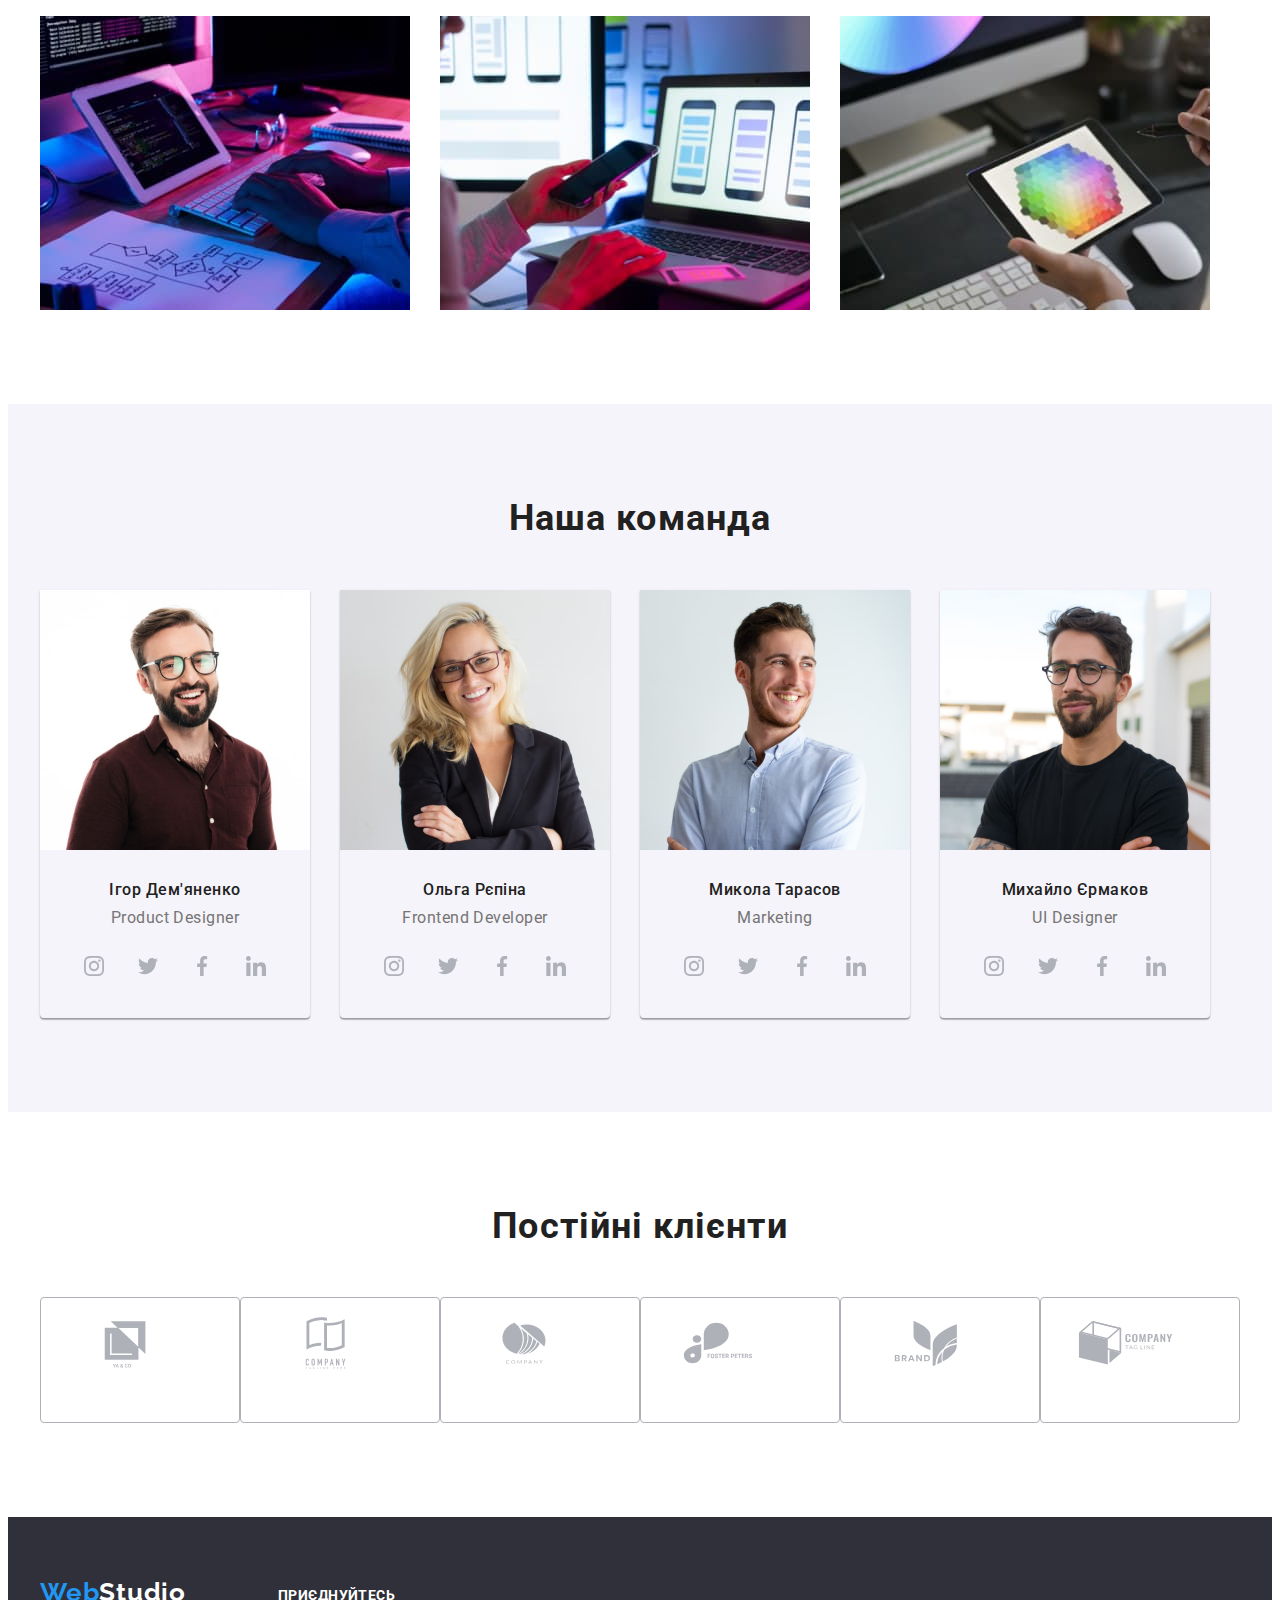
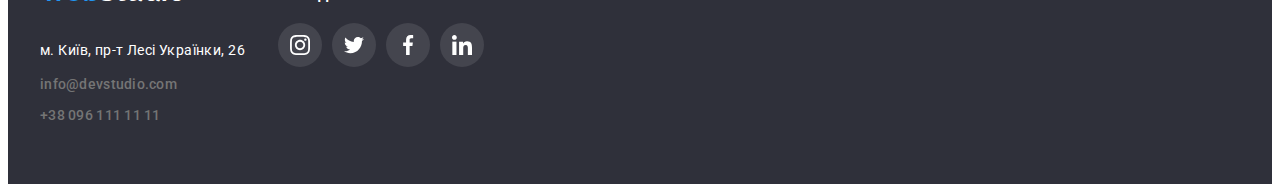
==== commit ba8a3ddc: "new code" ====
--- a/index.html
+++ b/index.html
@@ -292,17 +292,19 @@
         </div>   
     </section>
     <section class="company container">
+        <h2 class="team ">Постійні клієнти</h2>
+        <div class="company-width">
         <a href="" class="company-link">
 <div class="company-style">
         <svg class="company-icon">
-            <use href="./images/svg/company.svg#ya-co" width="44" height="42"></use>
+            <use href="./images/svg/company.svg#icon-Logo" width="106" height="60"></use>
         </svg>
 </div>
 </a>
 <a href="" class="company-link">
 <div class="company-style">
         <svg class="company-icon">
-            <use href="./images/svg/company.svg#tag-line-here" width="44" height="42"></use>
+            <use href="./images/svg/company.svg#icon-Logo-1" width="106" height="60"></use>
         </svg>
     
 </div>
@@ -310,36 +312,38 @@
 <a href="" class="company-link">
 <div class="company-style">
         <svg class="company-icon">
-            <use href="./images/svg/company.svg#company-ball" width="44" height="42"></use>
+            <use href="./images/svg/company.svg#icon-Logo-2" width="106" height="60"></use>
         </svg>
 </div>
 </a>
 <a href="" class="company-link">
 <div class="company-style">
         <svg class="company-icon">
-            <use href="./images/svg/company.svg#foster-peters" width="44" height="42"></use>
+            <use href="./images/svg/company.svg#icon-Logo-3" width="106" height="60"></use>
         </svg>
 </div>
 </a>
 <a href="" class="company-link">
 <div class="company-style">
         <svg class="company-icon">
-            <use href="./images/svg/company.svg#brand" width="44" height="42"></use>
+            <use href="./images/svg/company.svg#icon-Logo-4" width="106" height="60"></use>
         </svg>
 </div>
 </a>
 <a href="" class="company-link">
 <div class="company-style">
         <svg class="company-icon">
-            <use href="./images/svg/company.svg#company-cube" width="44" height="42"></use>
-        </svg>
-</div>
-</a>
+            <use href="./images/svg/company.svg#icon-Logo-5" width="106" height="60"></use>
+        </svg>
+</div>
+</a>
+</div>
     </section>
          </main>
 
     <footer>
-        <div class="container">
+        <div class="container footer-position">
+            <div>
         <a class="footer-logo logo"  href="./index.html" lang="en">
             <span>Web</span>Studio
         </a>
@@ -359,6 +363,40 @@
             </ul>
         </address>
     </div>
+<div class="footer-margin">
+    <h2 class="team footer-team">приєднуйтесь</h2>
+    <ul class="list workers-social-footer">
+        <li class="workers-link-items">
+       <a href="" class="workers-link-footer">
+           <svg class="workers-footer">
+               <use href="./images/svg/social.svg#icon-instagram-2" width="20" height="20"></use>
+           </svg>
+       </a>
+       </li>
+       <li class="workers-link-items">
+       <a href="" class="workers-link-footer">
+           <svg class="workers-footer">
+               <use href="./images/svg/social.svg#icon-twitter-1" width="20" height="20"></use>
+           </svg>
+       </a>
+       </li>
+       <li class="workers-link-items">
+       <a href="" class="workers-link-footer">
+           <svg class="workers-footer">
+               <use href="./images/svg/social.svg#icon-facebook-1" width="20" height="20"></use>
+           </svg>
+       </a>
+       </li>
+       <li class="workers-link-items">
+       <a href="" class="workers-link-footer">
+           <svg class="workers-footer">
+               <use href="./images/svg/social.svg#icon-linkedin-1" width="20" height="20"></use>
+           </svg>
+       </a>
+       </li>
+       </ul>   
+</div>
+    </div>
     </footer>
     
 </body>
--- a/css/styles.css
+++ b/css/styles.css
@@ -259,6 +259,7 @@
     padding-top: 94px;
     padding-bottom: 94px;
     background-color: var(--background-buttons-color);
+    margin-bottom: 94px;
 }
 .team{
     
@@ -383,22 +384,13 @@
 margin-right: 10px;
 }
 .company{
-    display: flex;
-    justify-content: space-around;
-    margin-bottom: 94px;
+    padding-bottom: 94px;
     padding-left: 0;
     padding-right: 0;
 }
-.company-style{
+.company-icon{
     width: 106px;
     height: 60px;
-    display: flex;
-    align-items: center;
-    justify-content: center;
-}
-.company-icon{
-    width: 44px;
-    height: 42px;
 }
 .company-link:hover,
 .company-link:focus{
@@ -406,6 +398,7 @@
     border-color: var(--accent-color);
 }
 .company-link{
+    display: flex;
     width: 170px;
     height: 92px;
     padding-left: 32px;
@@ -418,7 +411,51 @@
     border-width: 1px;
     border-color: var(--social-color);
 }
-
+.company-width{
+    display: flex;
+    justify-content: space-between;
+}
+.footer-position{
+    display: flex;
+}
+.workers-social-footer{
+    display: flex;
+    justify-content: space-between;
+    margin-top: 0;
+}
+.footer-team{
+    color: var(--text-color);
+    text-align: left;
+    margin-bottom: 20px;
+    font-family: 'Roboto';
+font-style: normal;
+font-weight: 700;
+font-size: 14px;
+line-height: 16px;
+letter-spacing: 0.03em;
+text-transform: uppercase;
+}
+.workers-link-footer{
+    display: flex;
+    align-items: center;
+    justify-content: center;
+    width: 44px;
+    height: 44px;
+    border-radius: 50%;
+    background: rgba(255, 255, 255, 0.1);
+}
+.workers-footer{
+    width: 20px;
+    height: 20px;
+    fill: var(--text-color);
+}
+.workers-link-footer:focus,
+.workers-link-footer:hover{
+    background-color: var(--accent-color);
+}
+.footer-margin{
+    margin-top: 10px;
+}
 /*=================/TEXT=================*/
 
 
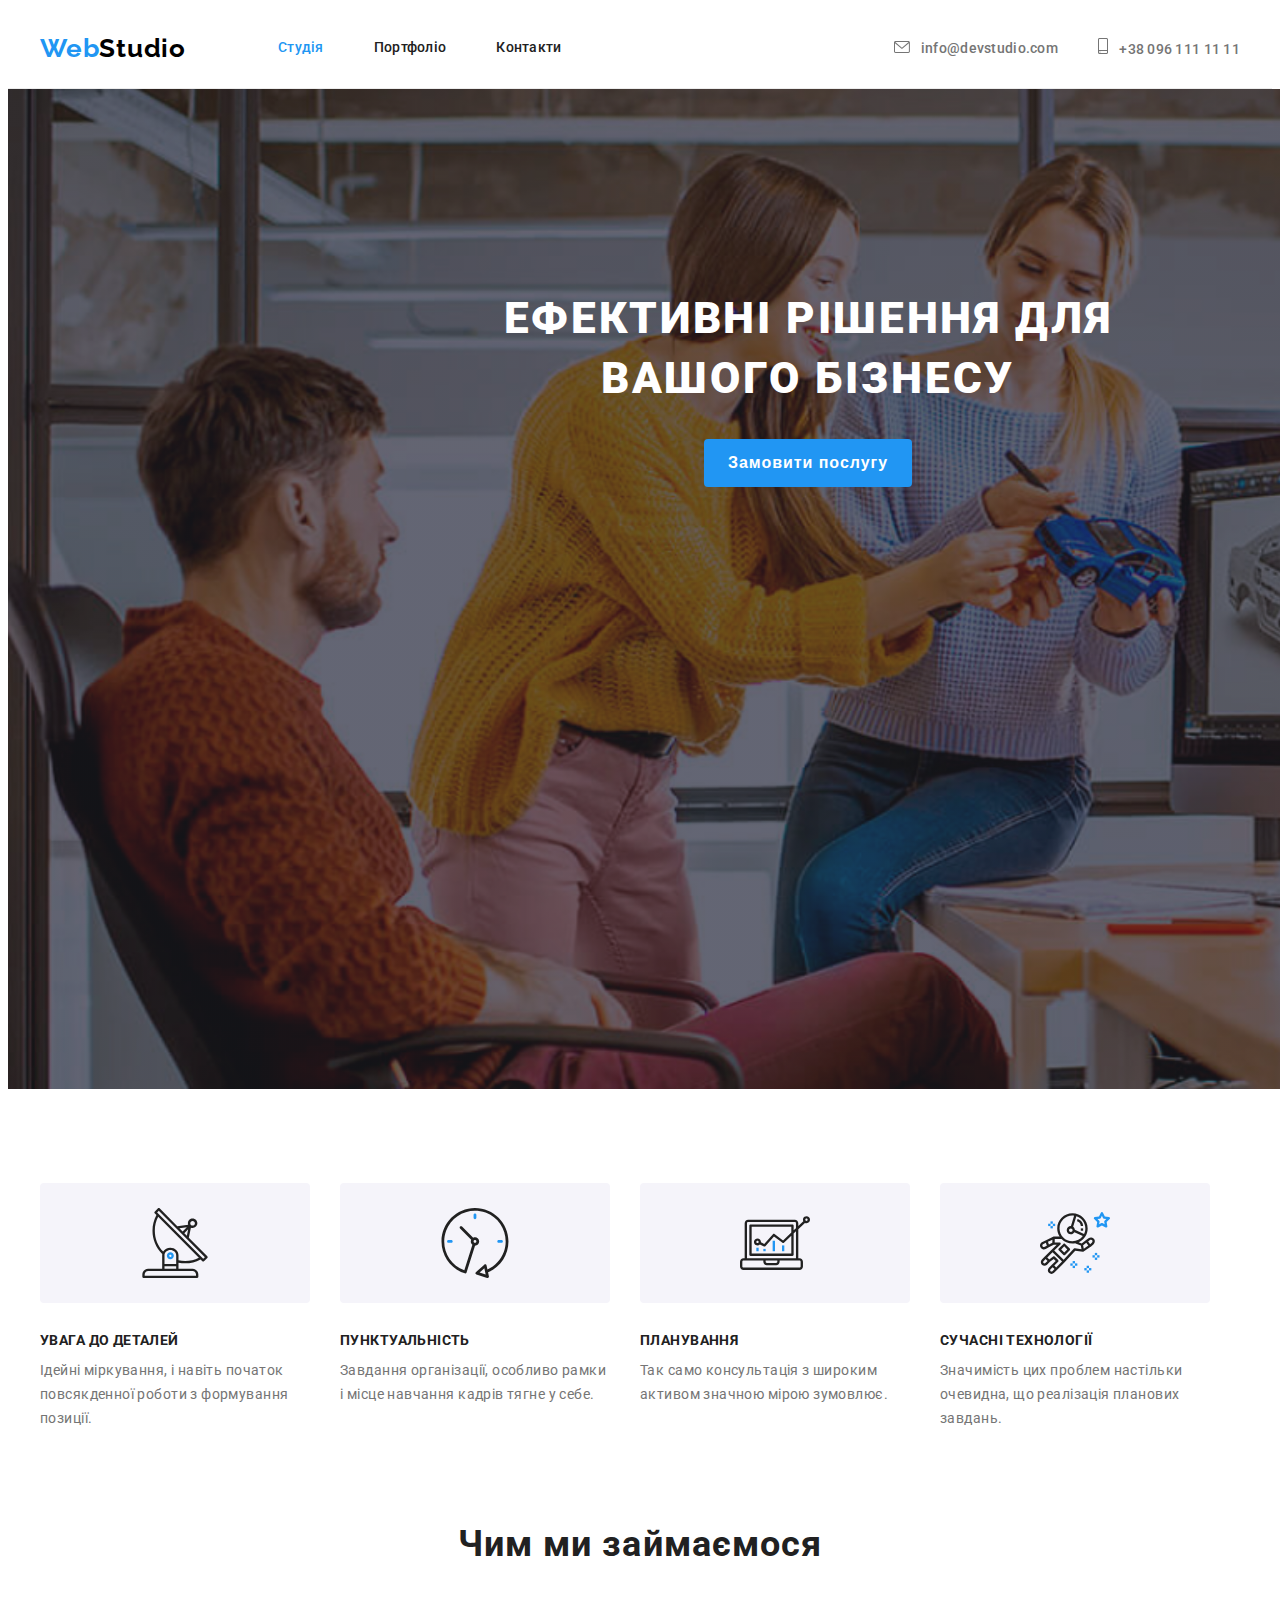
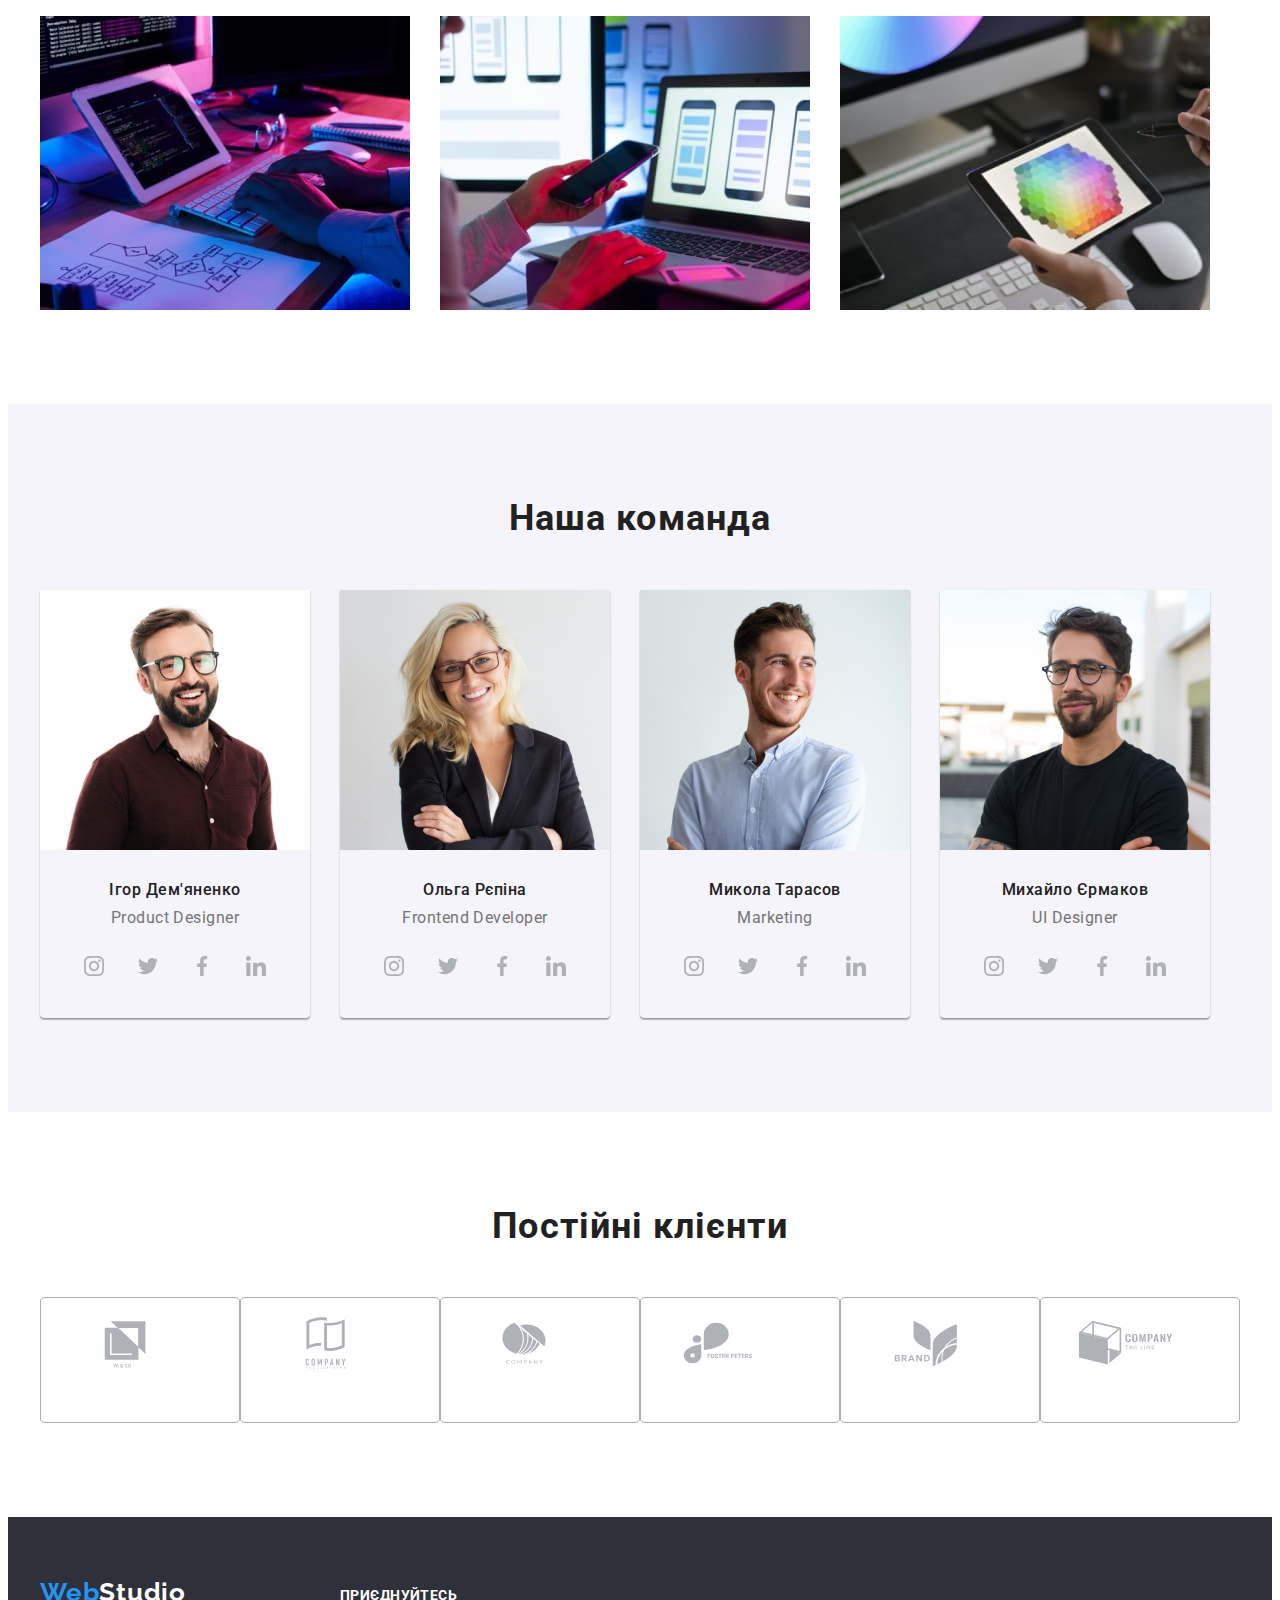
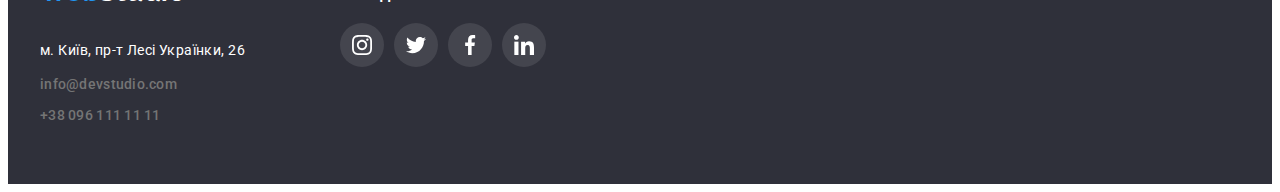
==== commit d01cd477: "new code" ====
--- a/index.html
+++ b/index.html
@@ -343,7 +343,7 @@
 
     <footer>
         <div class="container footer-position">
-            <div>
+            <div class="footer-address-position">
         <a class="footer-logo logo"  href="./index.html" lang="en">
             <span>Web</span>Studio
         </a>
--- a/css/styles.css
+++ b/css/styles.css
@@ -456,6 +456,10 @@
 .footer-margin{
     margin-top: 10px;
 }
+.footer-address-position{
+    width: 230px;
+    margin-right: 70px;
+}
 /*=================/TEXT=================*/
 
 
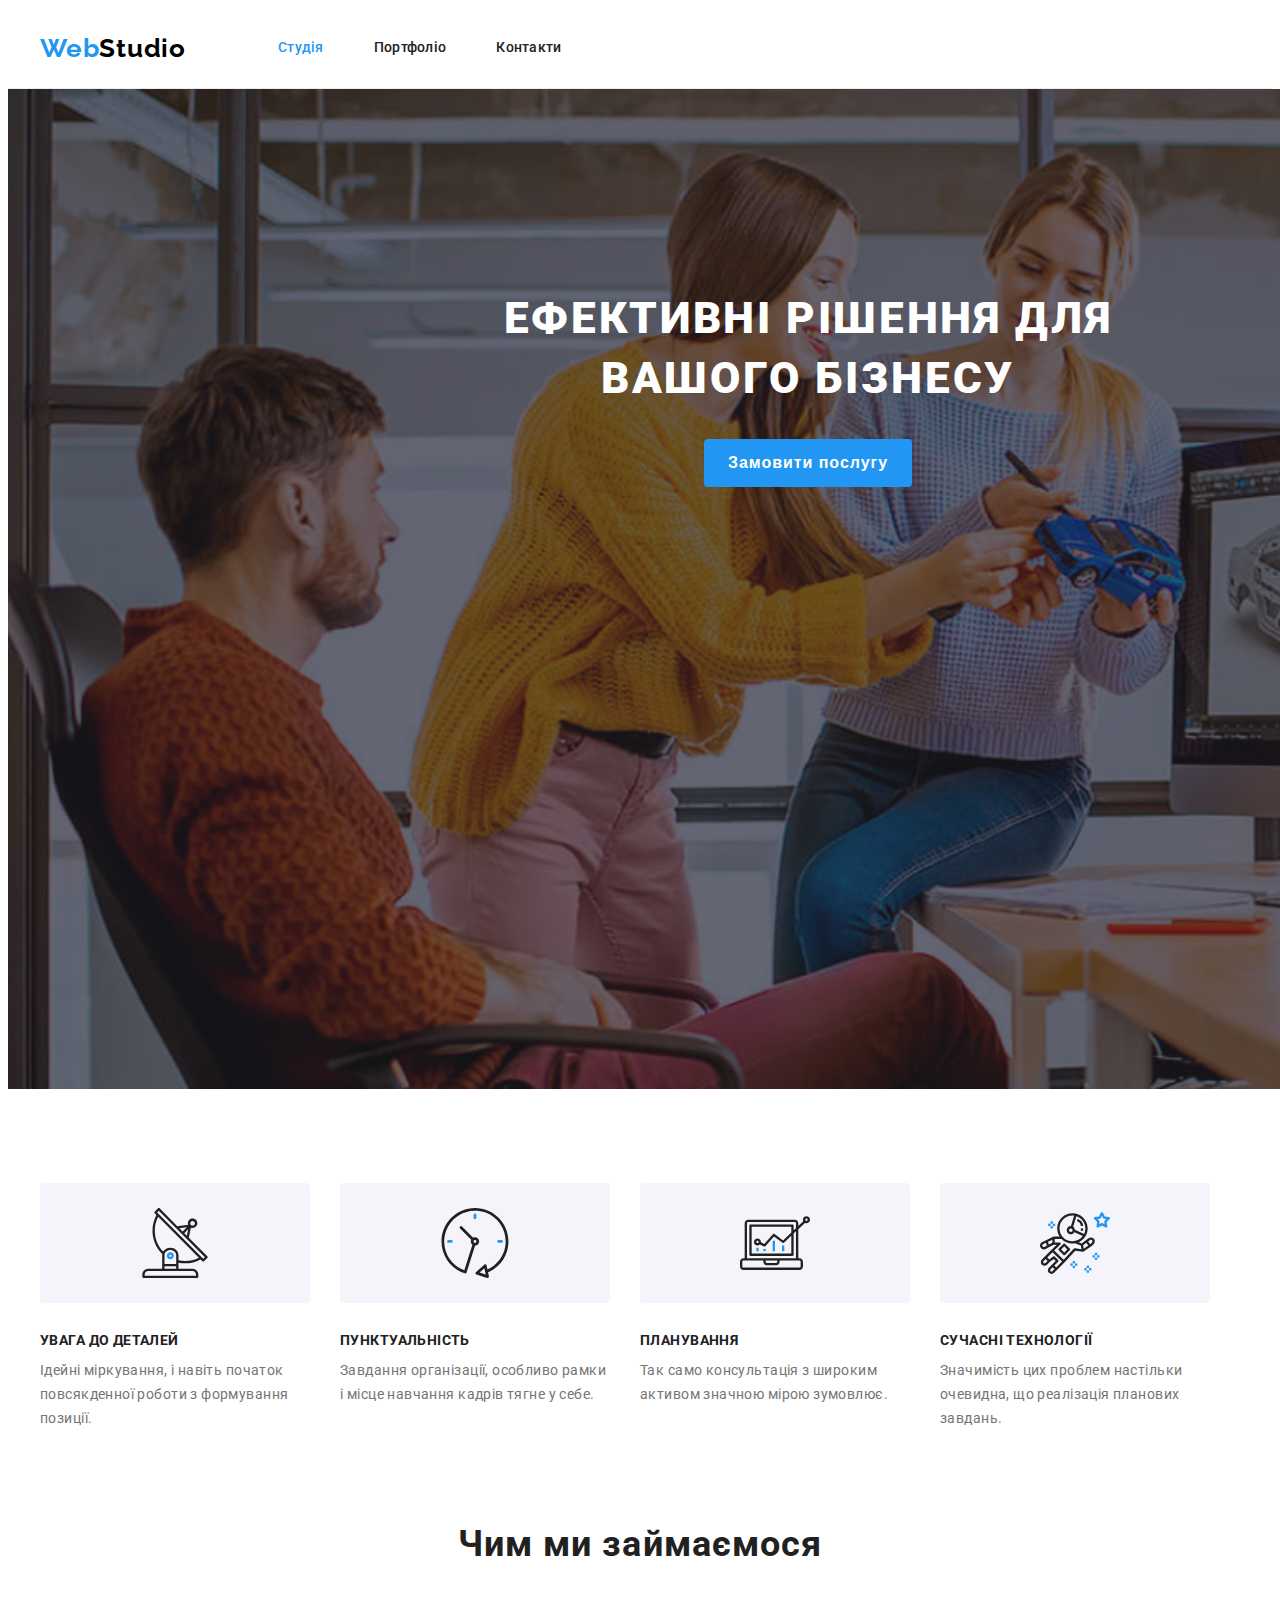
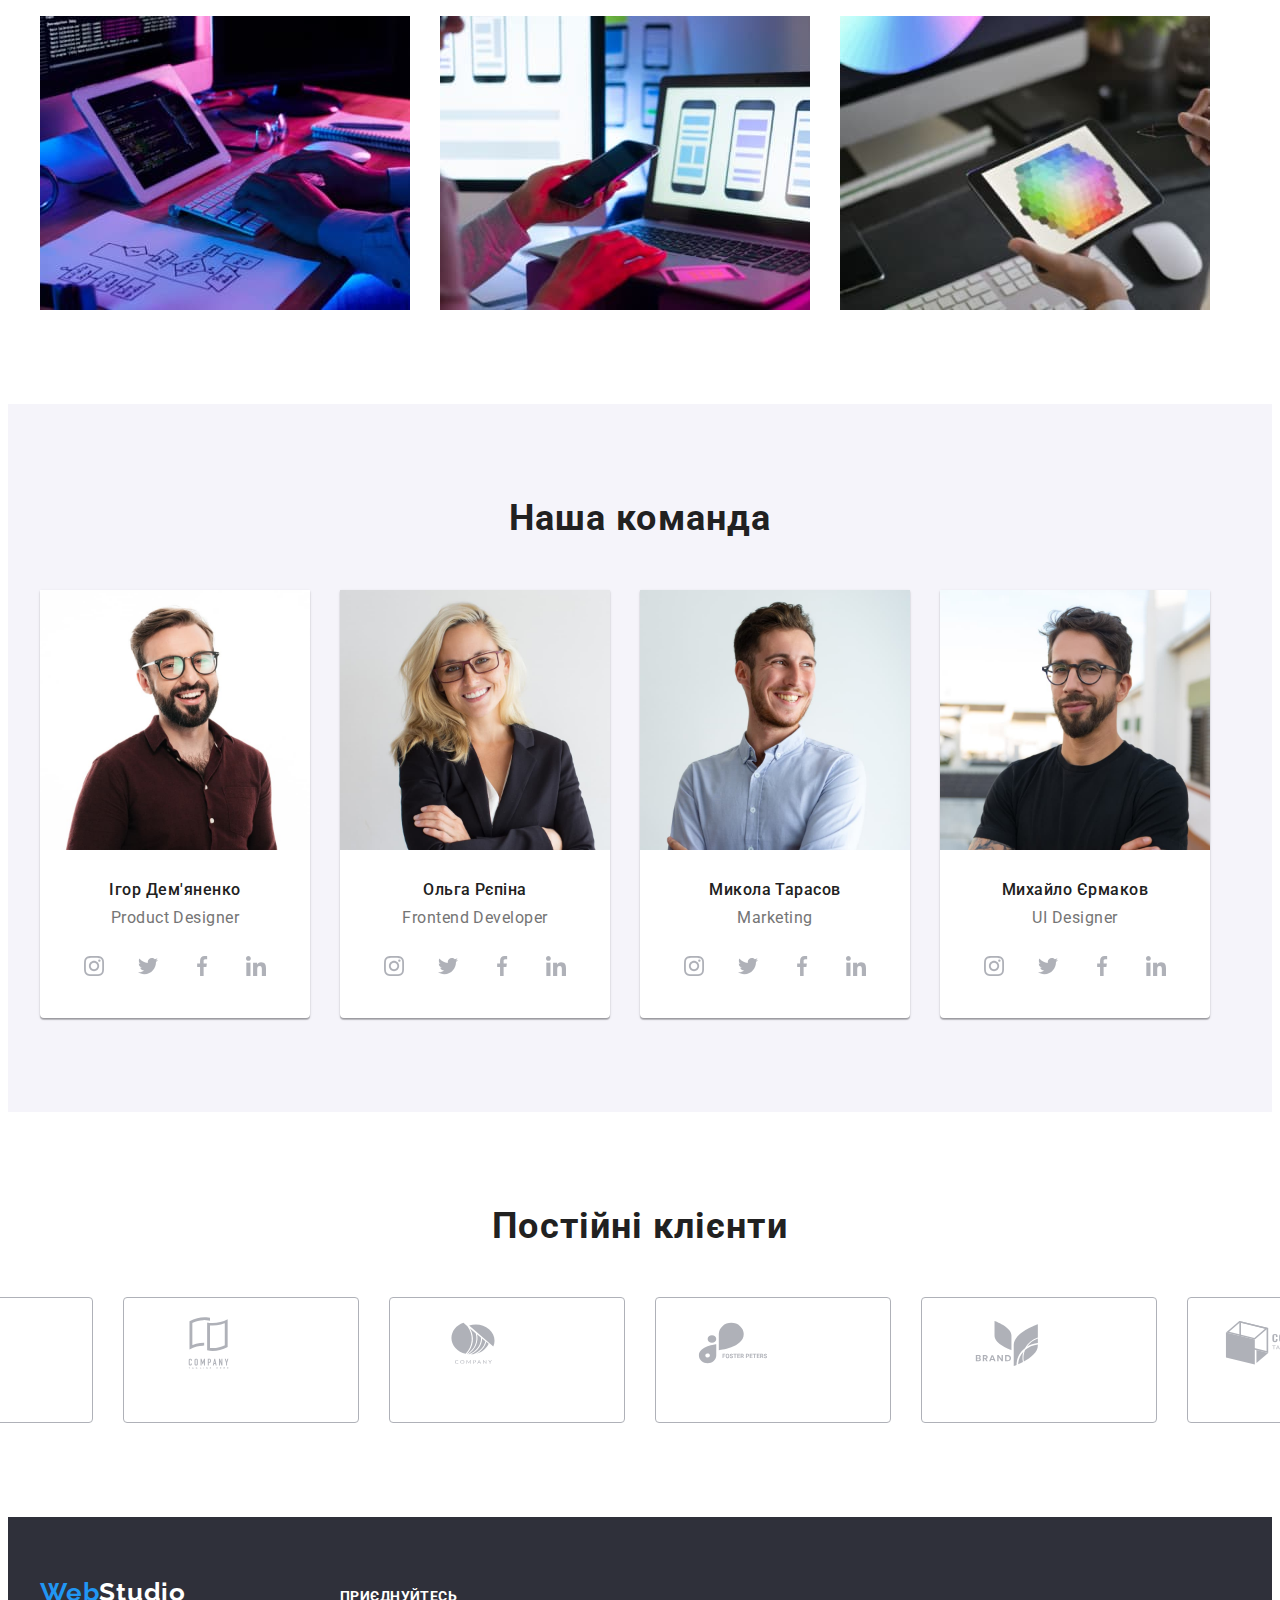
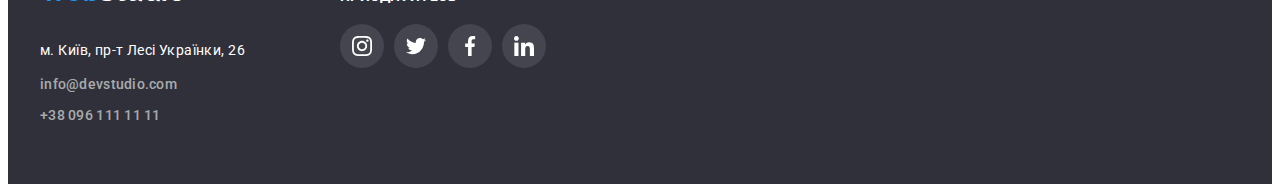
==== commit a5146912: "new code" ====
--- a/index.html
+++ b/index.html
@@ -292,51 +292,53 @@
         </div>   
     </section>
     <section class="company container">
+        <div class="company-width">
         <h2 class="team ">Постійні клієнти</h2>
-        <div class="company-width">
-        <a href="" class="company-link">
-<div class="company-style">
-        <svg class="company-icon">
-            <use href="./images/svg/company.svg#icon-Logo" width="106" height="60"></use>
-        </svg>
-</div>
-</a>
-<a href="" class="company-link">
-<div class="company-style">
-        <svg class="company-icon">
-            <use href="./images/svg/company.svg#icon-Logo-1" width="106" height="60"></use>
-        </svg>
-    
-</div>
-</a>
-<a href="" class="company-link">
-<div class="company-style">
-        <svg class="company-icon">
-            <use href="./images/svg/company.svg#icon-Logo-2" width="106" height="60"></use>
-        </svg>
-</div>
-</a>
-<a href="" class="company-link">
-<div class="company-style">
-        <svg class="company-icon">
-            <use href="./images/svg/company.svg#icon-Logo-3" width="106" height="60"></use>
-        </svg>
-</div>
-</a>
-<a href="" class="company-link">
-<div class="company-style">
-        <svg class="company-icon">
-            <use href="./images/svg/company.svg#icon-Logo-4" width="106" height="60"></use>
-        </svg>
-</div>
-</a>
-<a href="" class="company-link">
-<div class="company-style">
-        <svg class="company-icon">
-            <use href="./images/svg/company.svg#icon-Logo-5" width="106" height="60"></use>
-        </svg>
-</div>
-</a>
+
+      <ul class=" list company-style">
+        <li class="company-margin">
+            <a href="" class="company-link">
+                <svg class="company-icon">
+                    <use href="./images/svg/company.svg#icon-Logo"></use>
+                </svg>
+            </a>
+        </li>
+        <li class="company-margin">
+            <a href="" class="company-link">
+                <svg class="company-icon">
+                    <use href="./images/svg/company.svg#icon-Logo-1"></use>
+                </svg>
+            </a>
+        </li>
+        <li class="company-margin">
+            <a href="" class="company-link">
+                <svg class="company-icon">
+                    <use href="./images/svg/company.svg#icon-Logo-2"></use>
+                </svg>
+            </a>
+        </li>
+        <li class="company-margin">
+            <a href="" class="company-link">
+                <svg class="company-icon">
+                    <use href="./images/svg/company.svg#icon-Logo-3"></use>
+                </svg>
+            </a>
+        </li>
+        <li class="company-margin">
+            <a href="" class="company-link">
+                <svg class="company-icon">
+                    <use href="./images/svg/company.svg#icon-Logo-4"></use>
+                </svg>
+            </a>
+        </li>
+        <li class="company-margin">
+            <a href="" class="company-link">
+                <svg class="company-icon">
+                    <use href="./images/svg/company.svg#icon-Logo-5"></use>
+                </svg>
+            </a>
+        </li>
+      </ul>
 </div>
     </section>
          </main>
--- a/css/styles.css
+++ b/css/styles.css
@@ -48,10 +48,7 @@
     color: var(--primary-text-color);
     font-family: 'Roboto', sans-serif;
 }
-.link-potfolio,
-.link-potfolio:focus,
-.link-potfolio:active,
-.link-potfolio:hover{
+.link-portfolio{
     text-decoration: none;
     color: var(--primary-text-color);
 }
@@ -71,10 +68,14 @@
 .number{
     padding-top: 32px;
     padding-bottom: 32px;
+    display: flex;
+    align-items: center;
 }
 .header-mail{
     padding-top: 32px;
     padding-bottom: 32px;
+    display: flex;
+    align-items: center;
 }
 
 .studio{
@@ -99,7 +100,7 @@
     color: var(--accent-color);
 }
 .feedback{
-    color: var(--feedback-color);
+    color: rgba(255, 255, 255, 0.6);
 }
 .header-container{
     display: flex;
@@ -148,6 +149,7 @@
      border-radius: 0px 0px 4px 4px;
      margin-top: 30px;
      margin-left: 30px;
+     background-color: var(--text-color);
 }
 .main-section{
     justify-content:center;
@@ -259,7 +261,6 @@
     padding-top: 94px;
     padding-bottom: 94px;
     background-color: var(--background-buttons-color);
-    margin-bottom: 94px;
 }
 .team{
     
@@ -384,6 +385,7 @@
 margin-right: 10px;
 }
 .company{
+    padding-top: 94px; 
     padding-bottom: 94px;
     padding-left: 0;
     padding-right: 0;
@@ -411,12 +413,9 @@
     border-width: 1px;
     border-color: var(--social-color);
 }
-.company-width{
-    display: flex;
-    justify-content: space-between;
-}
 .footer-position{
     display: flex;
+    align-items: baseline;
 }
 .workers-social-footer{
     display: flex;
@@ -453,12 +452,17 @@
 .workers-link-footer:hover{
     background-color: var(--accent-color);
 }
-.footer-margin{
-    margin-top: 10px;
-}
 .footer-address-position{
     width: 230px;
     margin-right: 70px;
+}
+.company-style{
+    margin-top: 0;
+    display: flex;
+    justify-content: center;
+}
+.company-margin:not(:last-child){
+margin-right: 30px;
 }
 /*=================/TEXT=================*/
 
@@ -557,10 +561,17 @@
 color: var(--feedback-color);
 margin-bottom: 0;
 margin-top: 0;
-}.employees-card-portfolio{
+}
+.employees-card-portfolio{
     margin-top: 30px;
     margin-left: 30px;
 } 
+.employees-card-portfolio:focus,
+.employees-card-portfolio:hover{
+    box-shadow: 0px 1px 1px rgba(0, 0, 0, 0.12),
+    0px 4px 4px rgba(0, 0, 0, 0.06),
+     1px 4px 6px rgba(0, 0, 0, 0.16);
+}
 .portfolio-background{
     padding-top: 94px;
     padding-bottom: 94px;
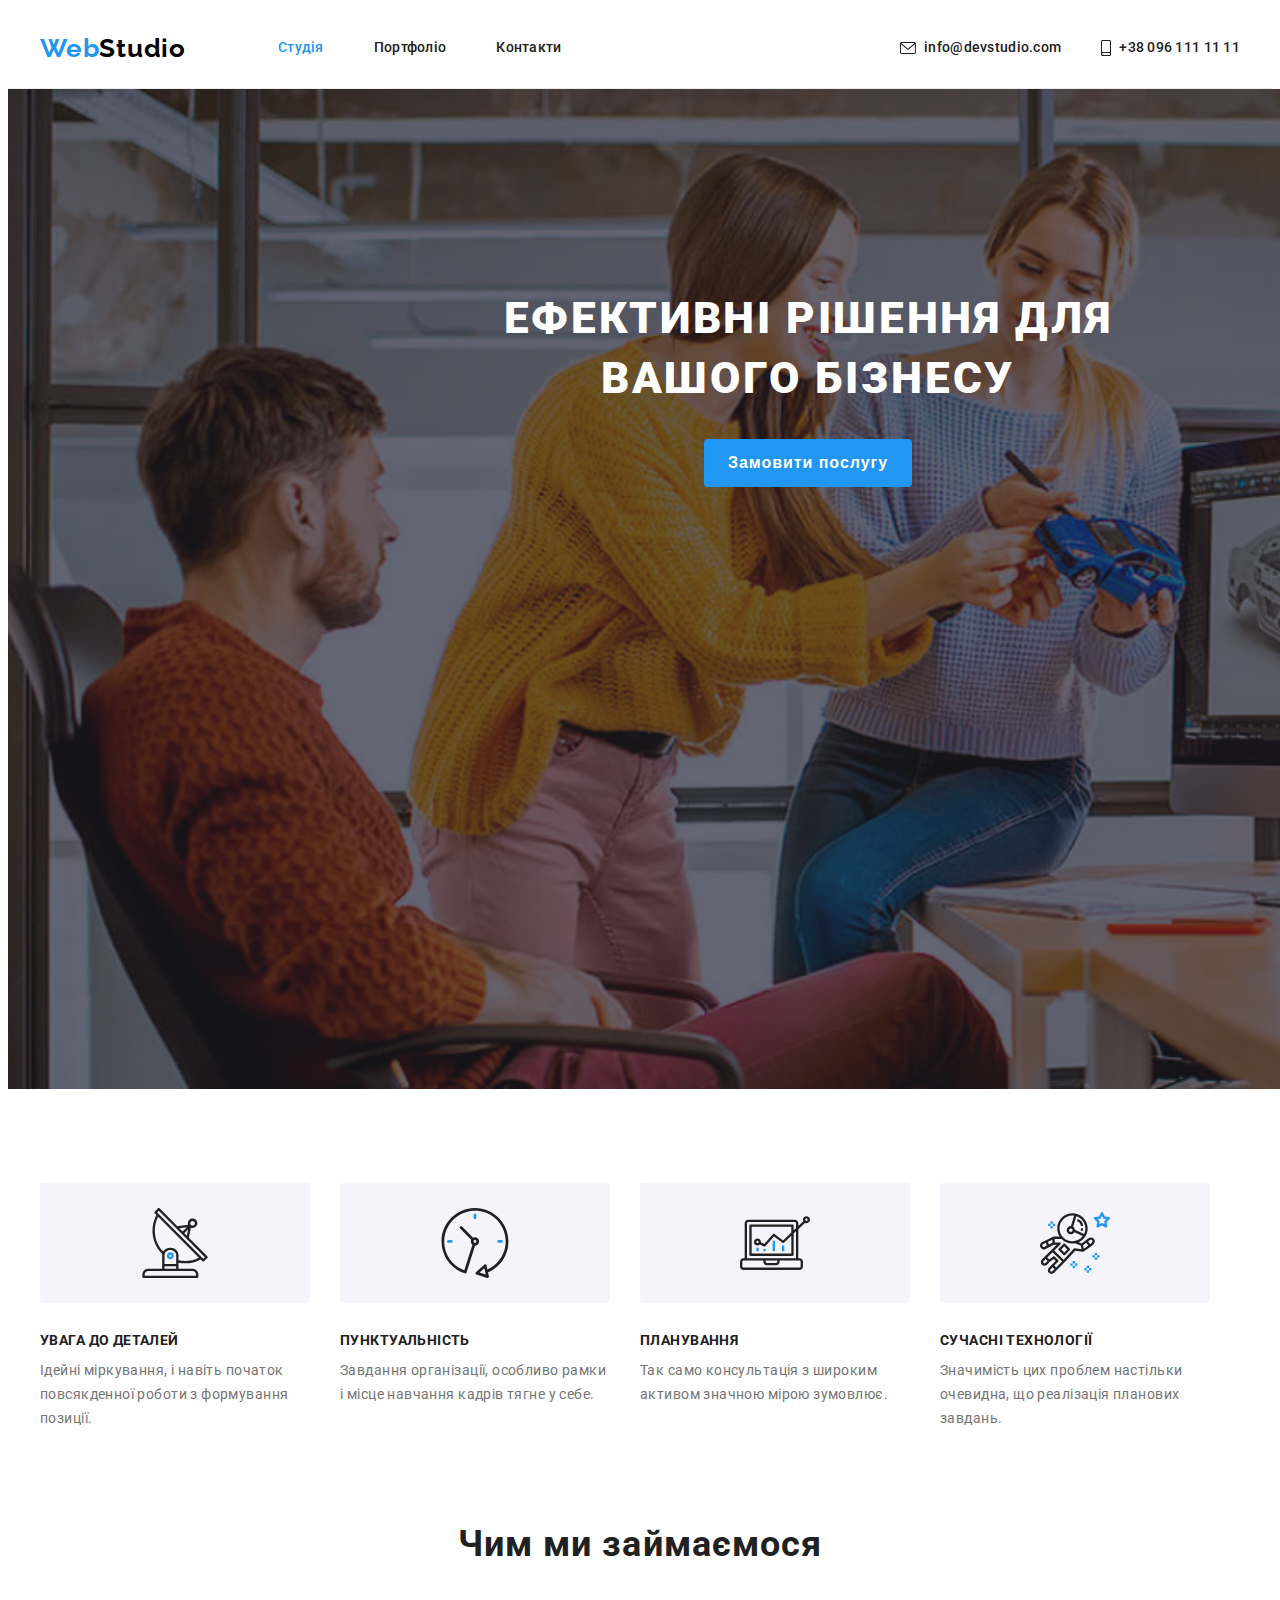
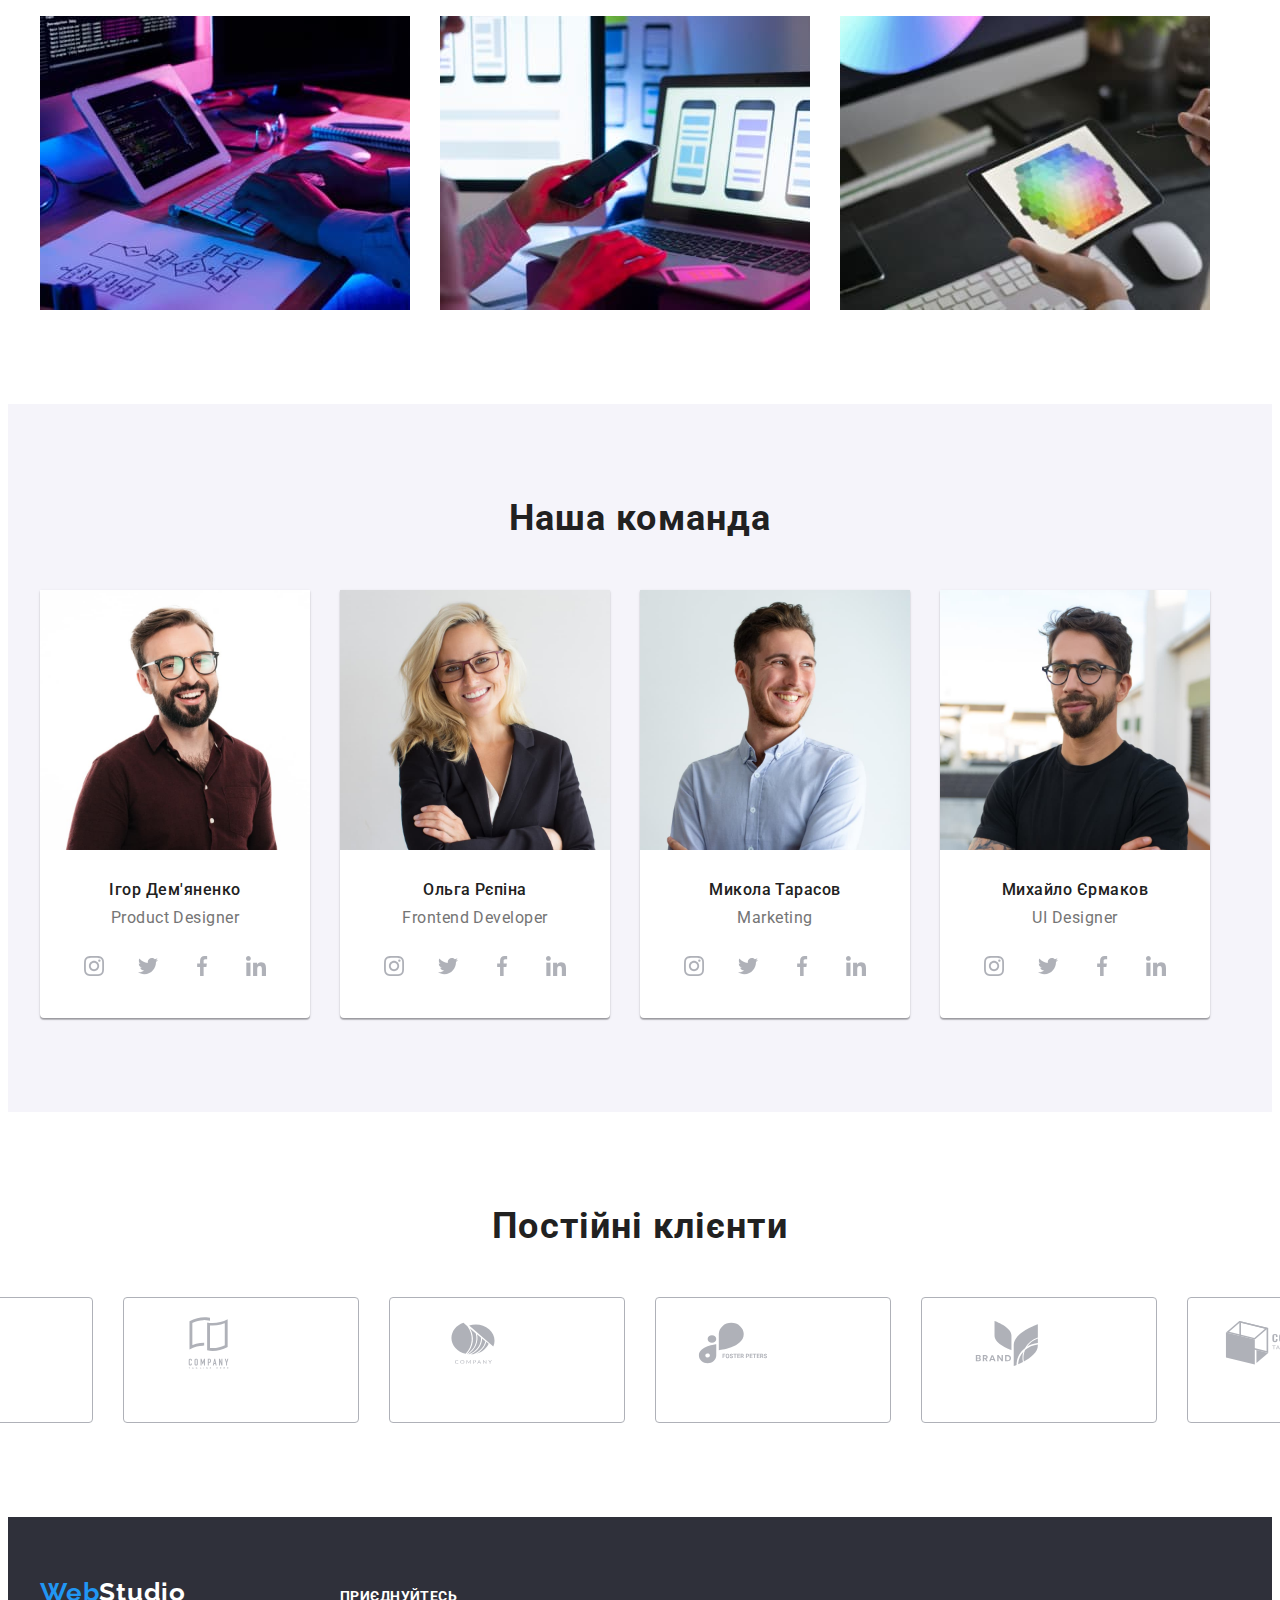
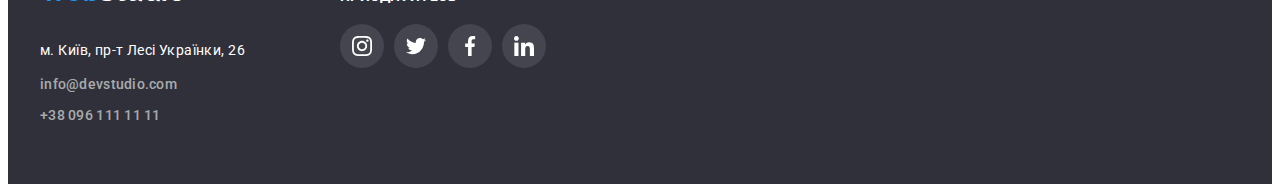
==== commit 686b41e7: "new code" ====
--- a/index.html
+++ b/index.html
@@ -34,7 +34,7 @@
 </nav>
 <ul class="list header-feedback">
    <li class="nav-feedback">
-<a class=" link feedback header-mail" href="mailto:info@devstudio.com">
+<a class=" link header-mail" href="mailto:info@devstudio.com">
     <svg class="header-images" width="16" height="12">
         <use href="./images/svg/social.svg#icon-envelope">
 
@@ -45,7 +45,7 @@
 </li>
 
     <li class="nav-feedback">
-<a class="link feedback number" href="tel:+380961111111">
+<a class="link number" href="tel:+380961111111">
     <svg class="header-images" width="10" height="16">
         <use href="./images/svg/social.svg#icon-smartphone">
 
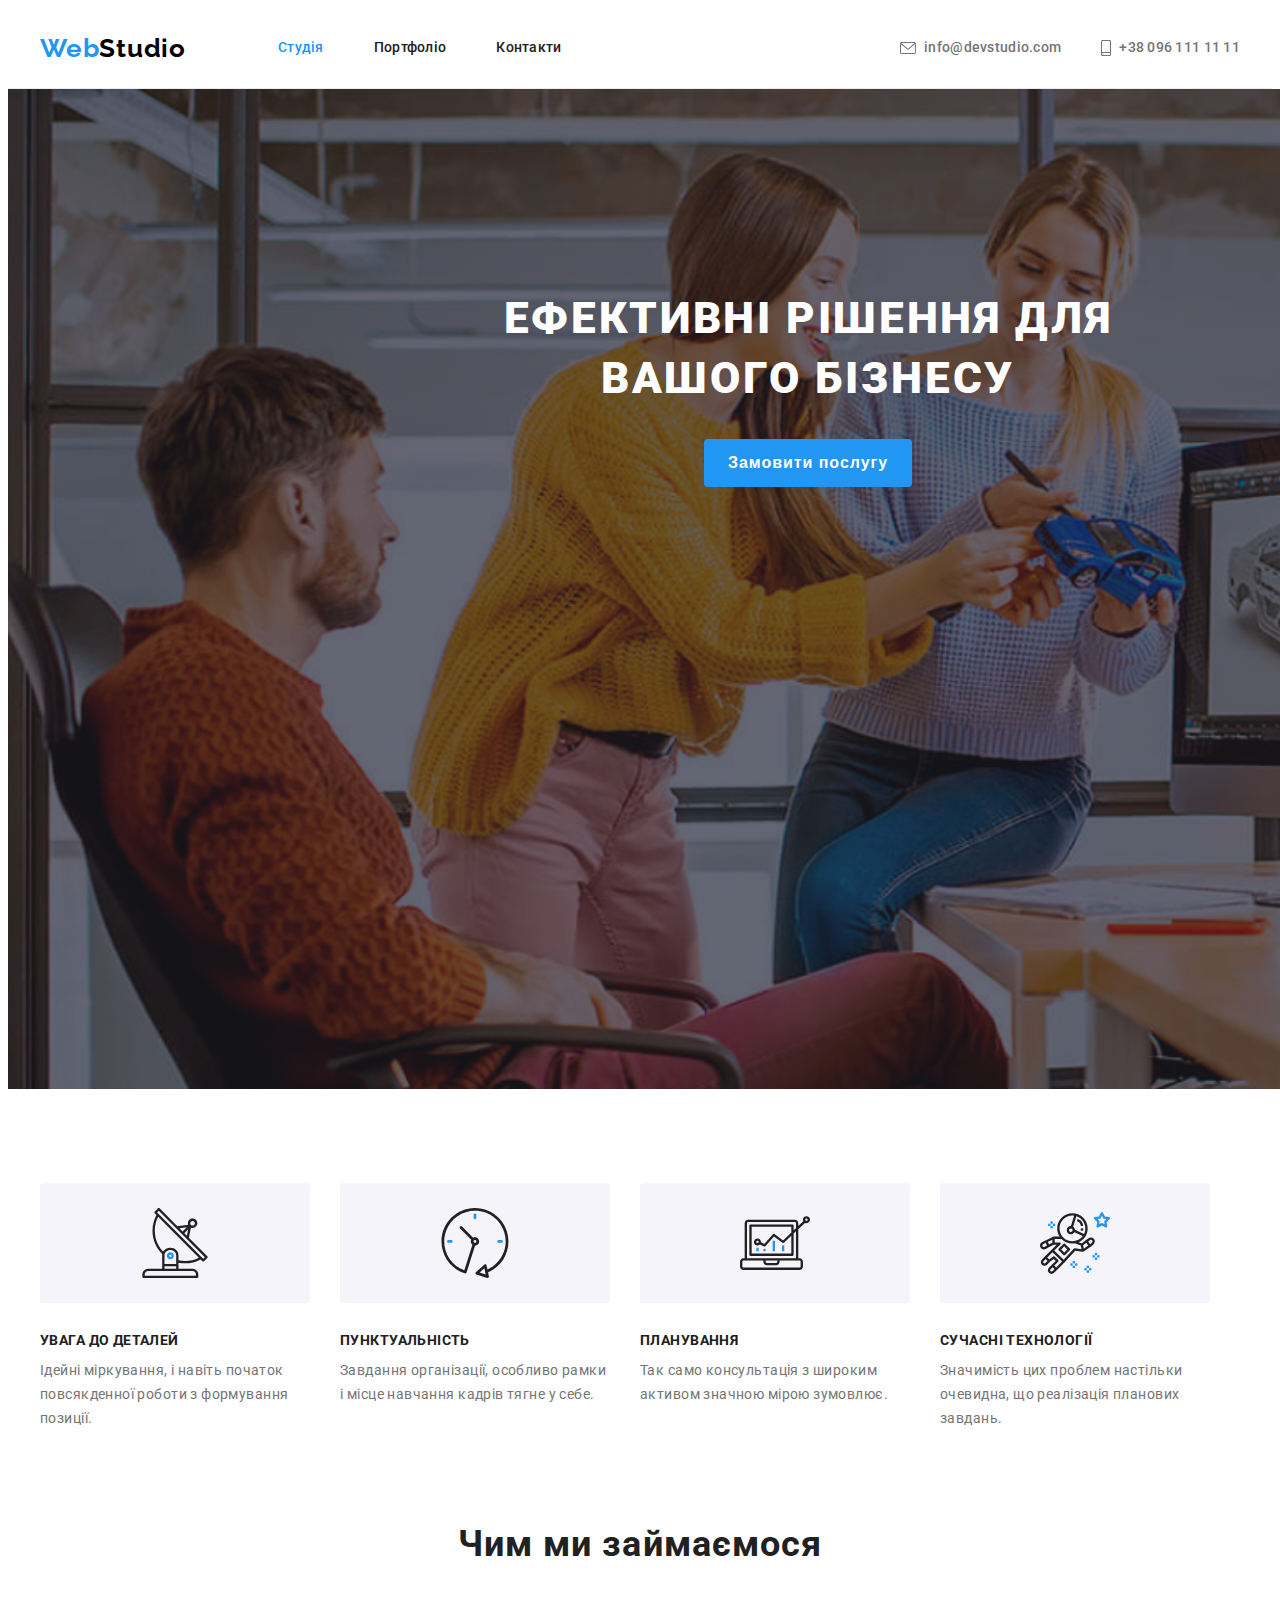
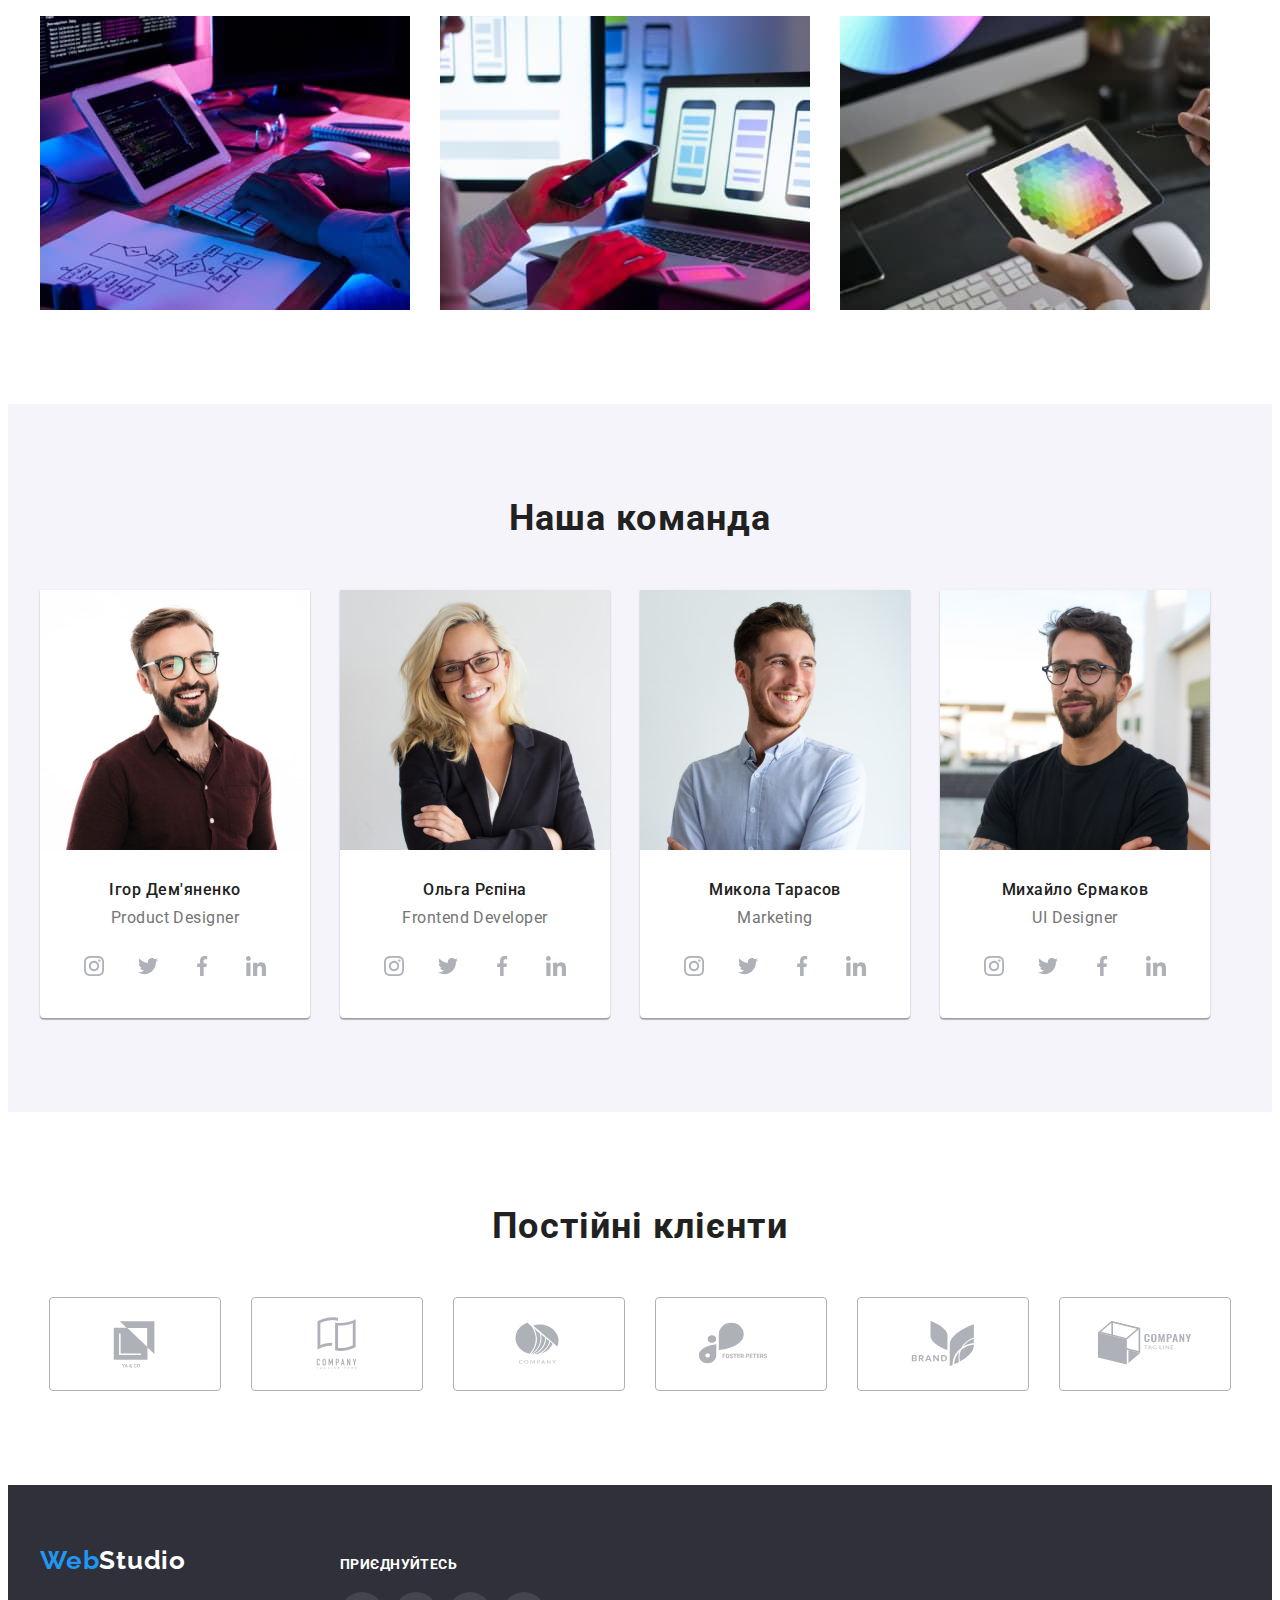
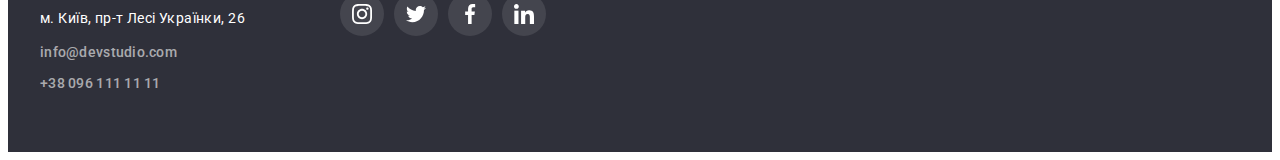
==== commit 60b7fb2b: "new code" ====
--- a/index.html
+++ b/index.html
@@ -291,8 +291,8 @@
             </ul>
         </div>   
     </section>
-    <section class="company container">
-        <div class="company-width">
+    <section class="company">
+        <div class="container">
         <h2 class="team ">Постійні клієнти</h2>
 
       <ul class=" list company-style">
--- a/css/styles.css
+++ b/css/styles.css
@@ -48,10 +48,6 @@
     color: var(--primary-text-color);
     font-family: 'Roboto', sans-serif;
 }
-.link-portfolio{
-    text-decoration: none;
-    color: var(--primary-text-color);
-}
 .feedback-adress{
     color: var(--text-color);
     font-style: normal;
@@ -66,12 +62,14 @@
 
 /*=================HEADER=================*/
 .number{
+    color: var(--feedback-color);
     padding-top: 32px;
     padding-bottom: 32px;
     display: flex;
     align-items: center;
 }
 .header-mail{
+    color: var(--feedback-color);
     padding-top: 32px;
     padding-bottom: 32px;
     display: flex;
@@ -403,10 +401,8 @@
     display: flex;
     width: 170px;
     height: 92px;
-    padding-left: 32px;
-    padding-right: 32px;
-    padding-top: 16px;
-    padding-bottom: 16px;
+    justify-content: center;
+    align-items: center;
     fill: var(--social-color);
     border-radius: 4px ;
     border-style: solid;
@@ -576,4 +572,9 @@
     padding-top: 94px;
     padding-bottom: 94px;
 }
+.link-portfolio{
+    text-decoration: none;
+    color: var(--primary-text-color);
+    
+}
 /*=================/PORTFOLIO================*/
